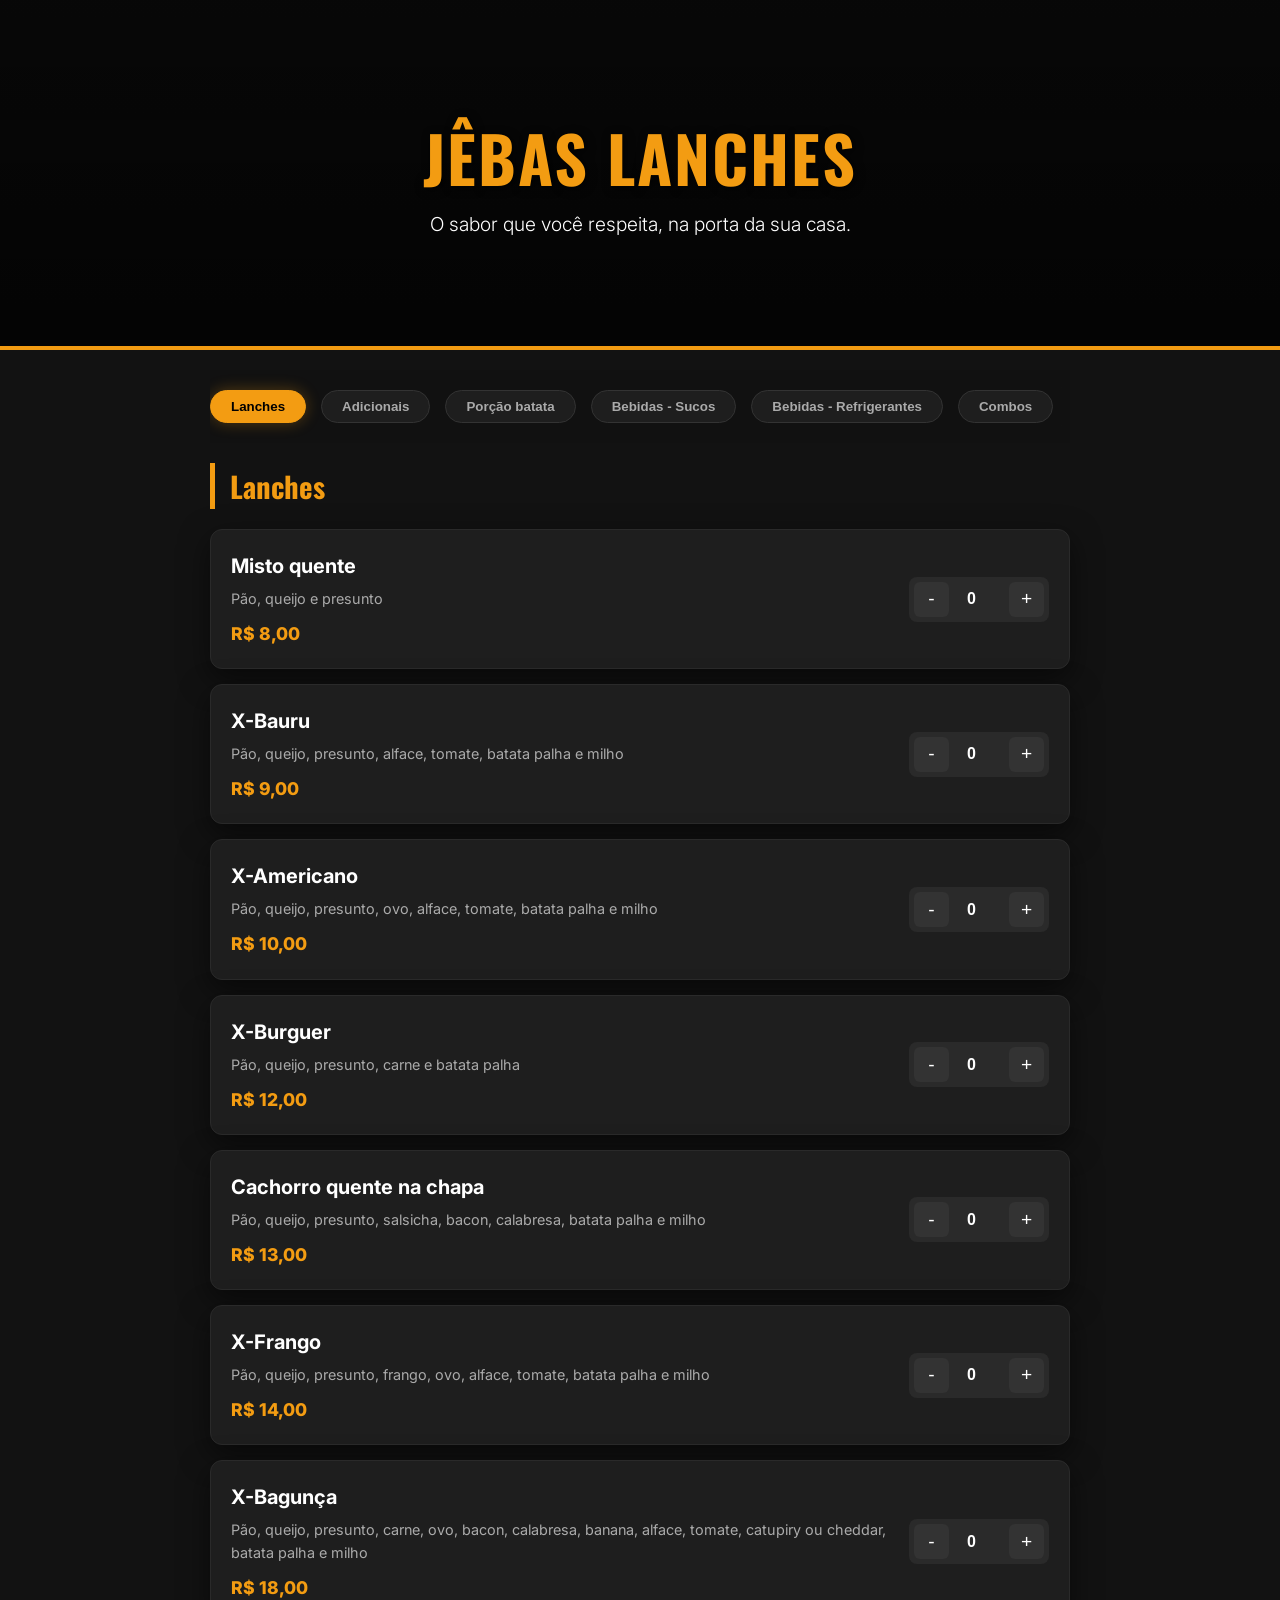
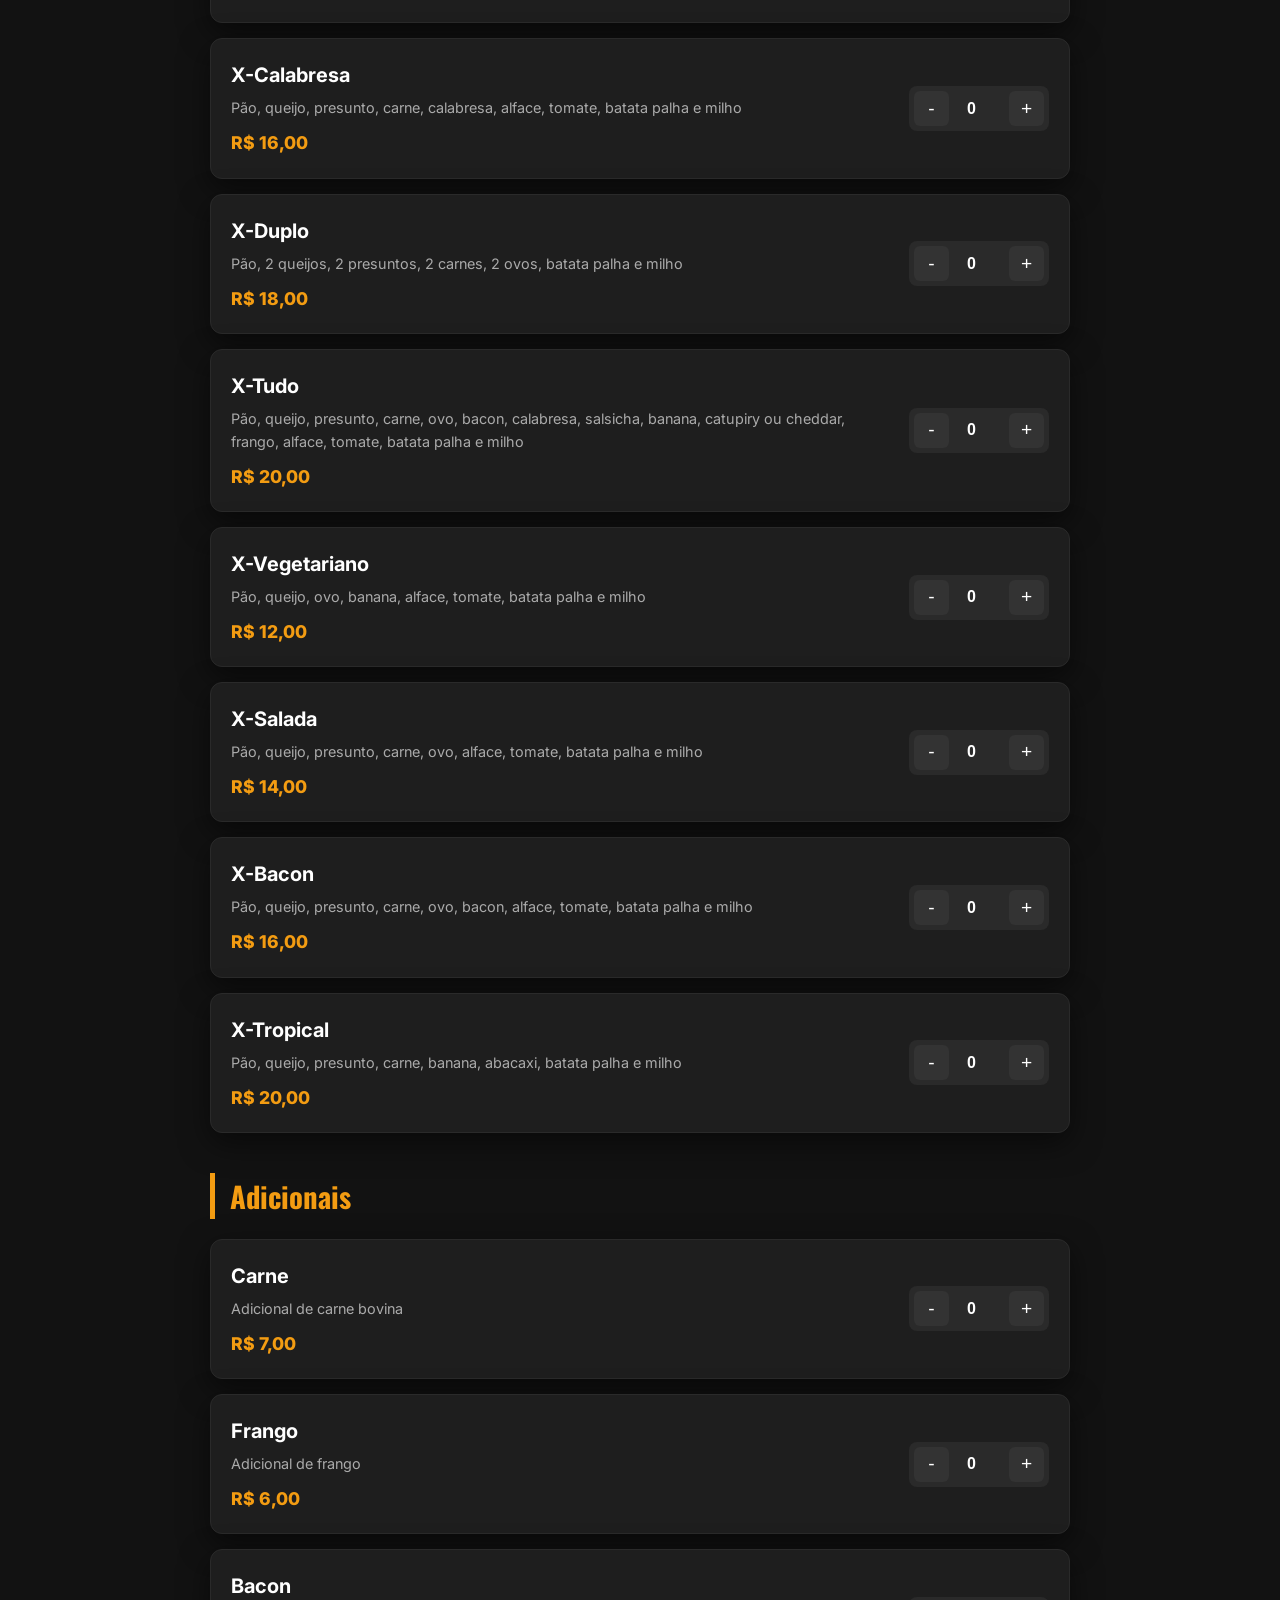
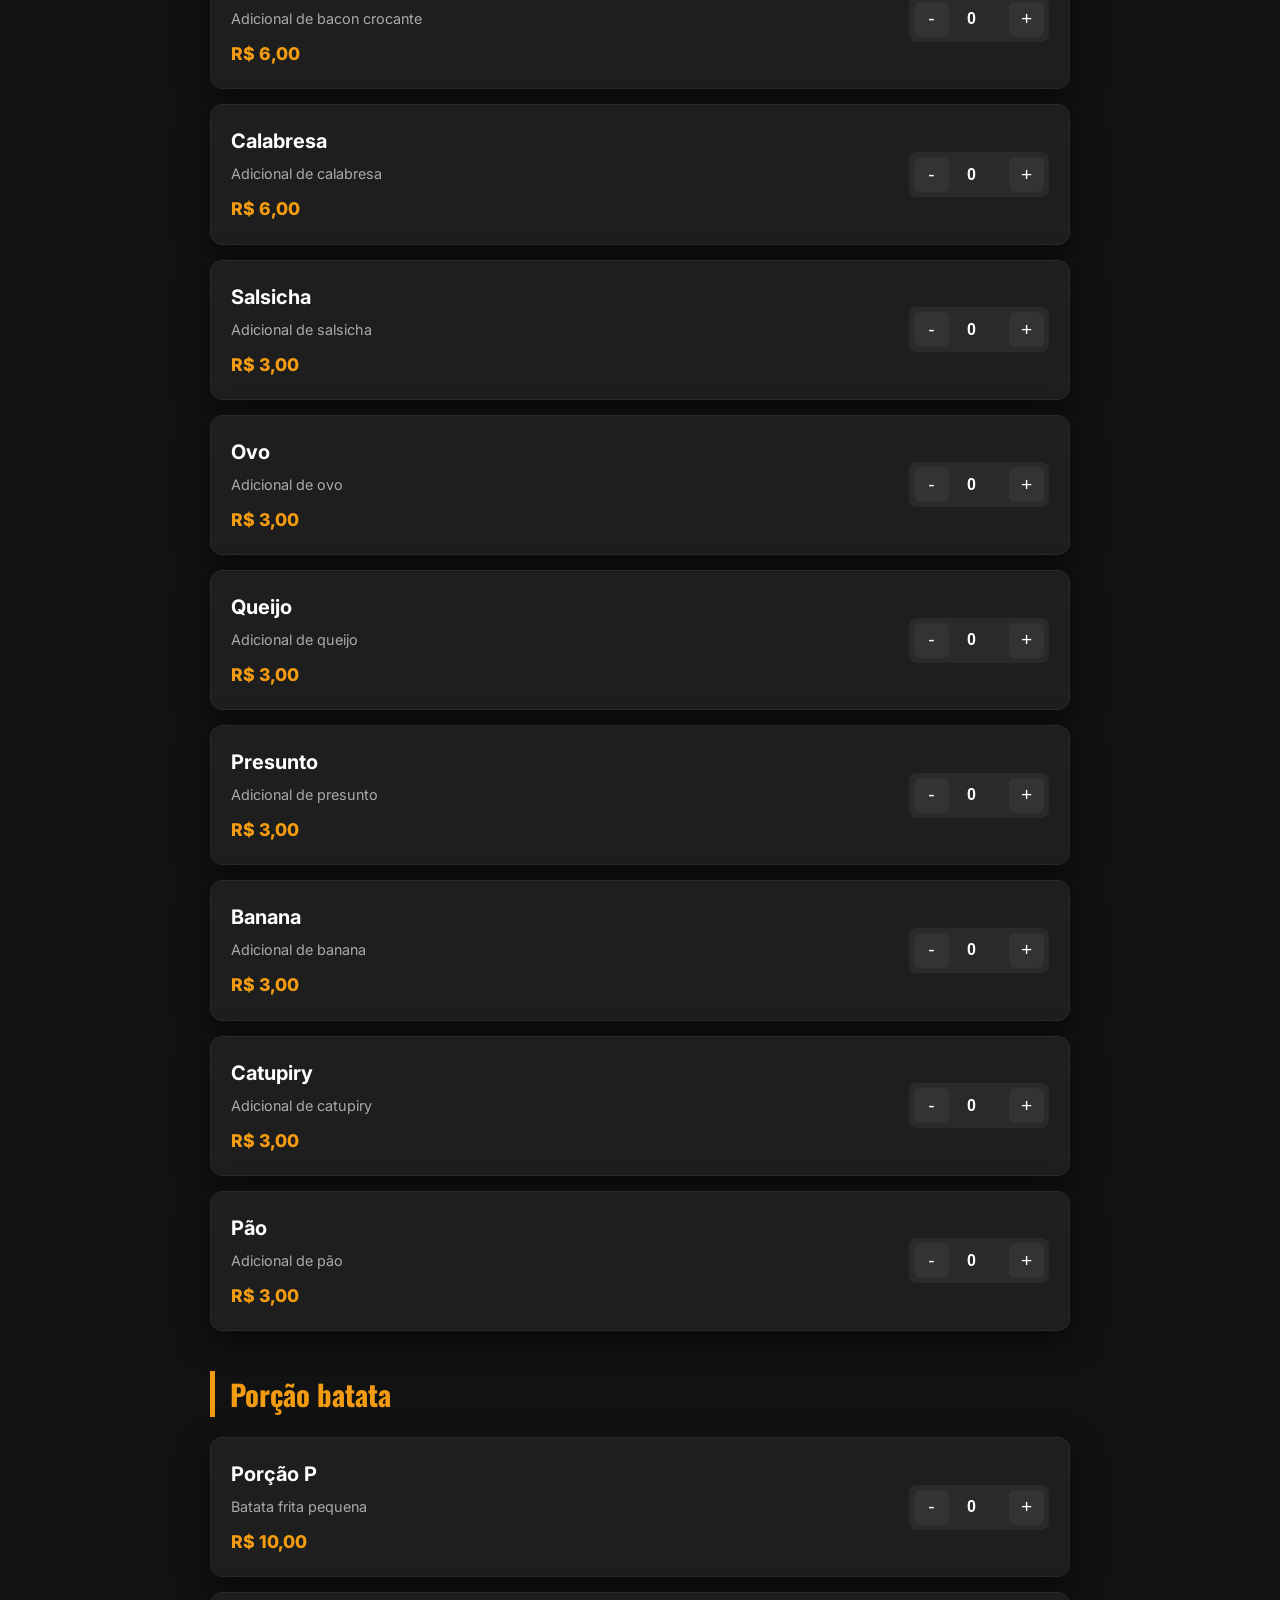
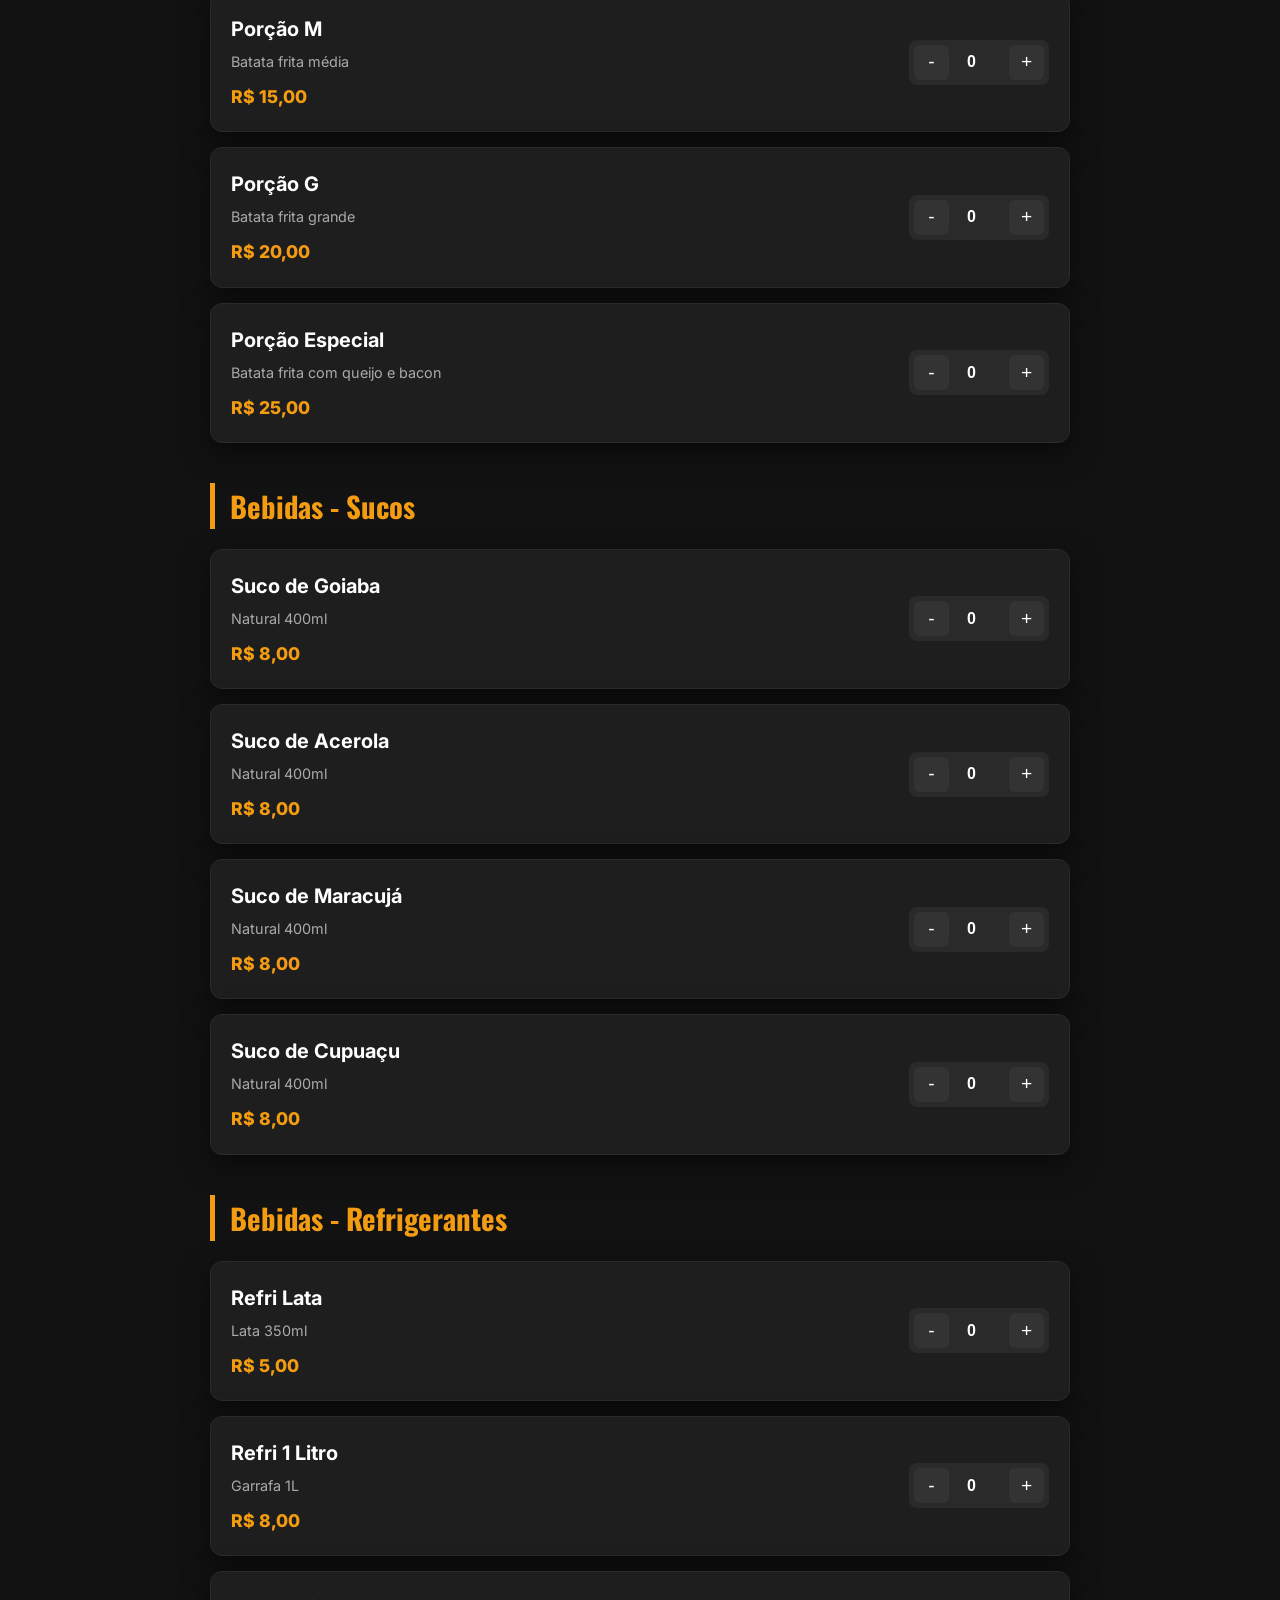
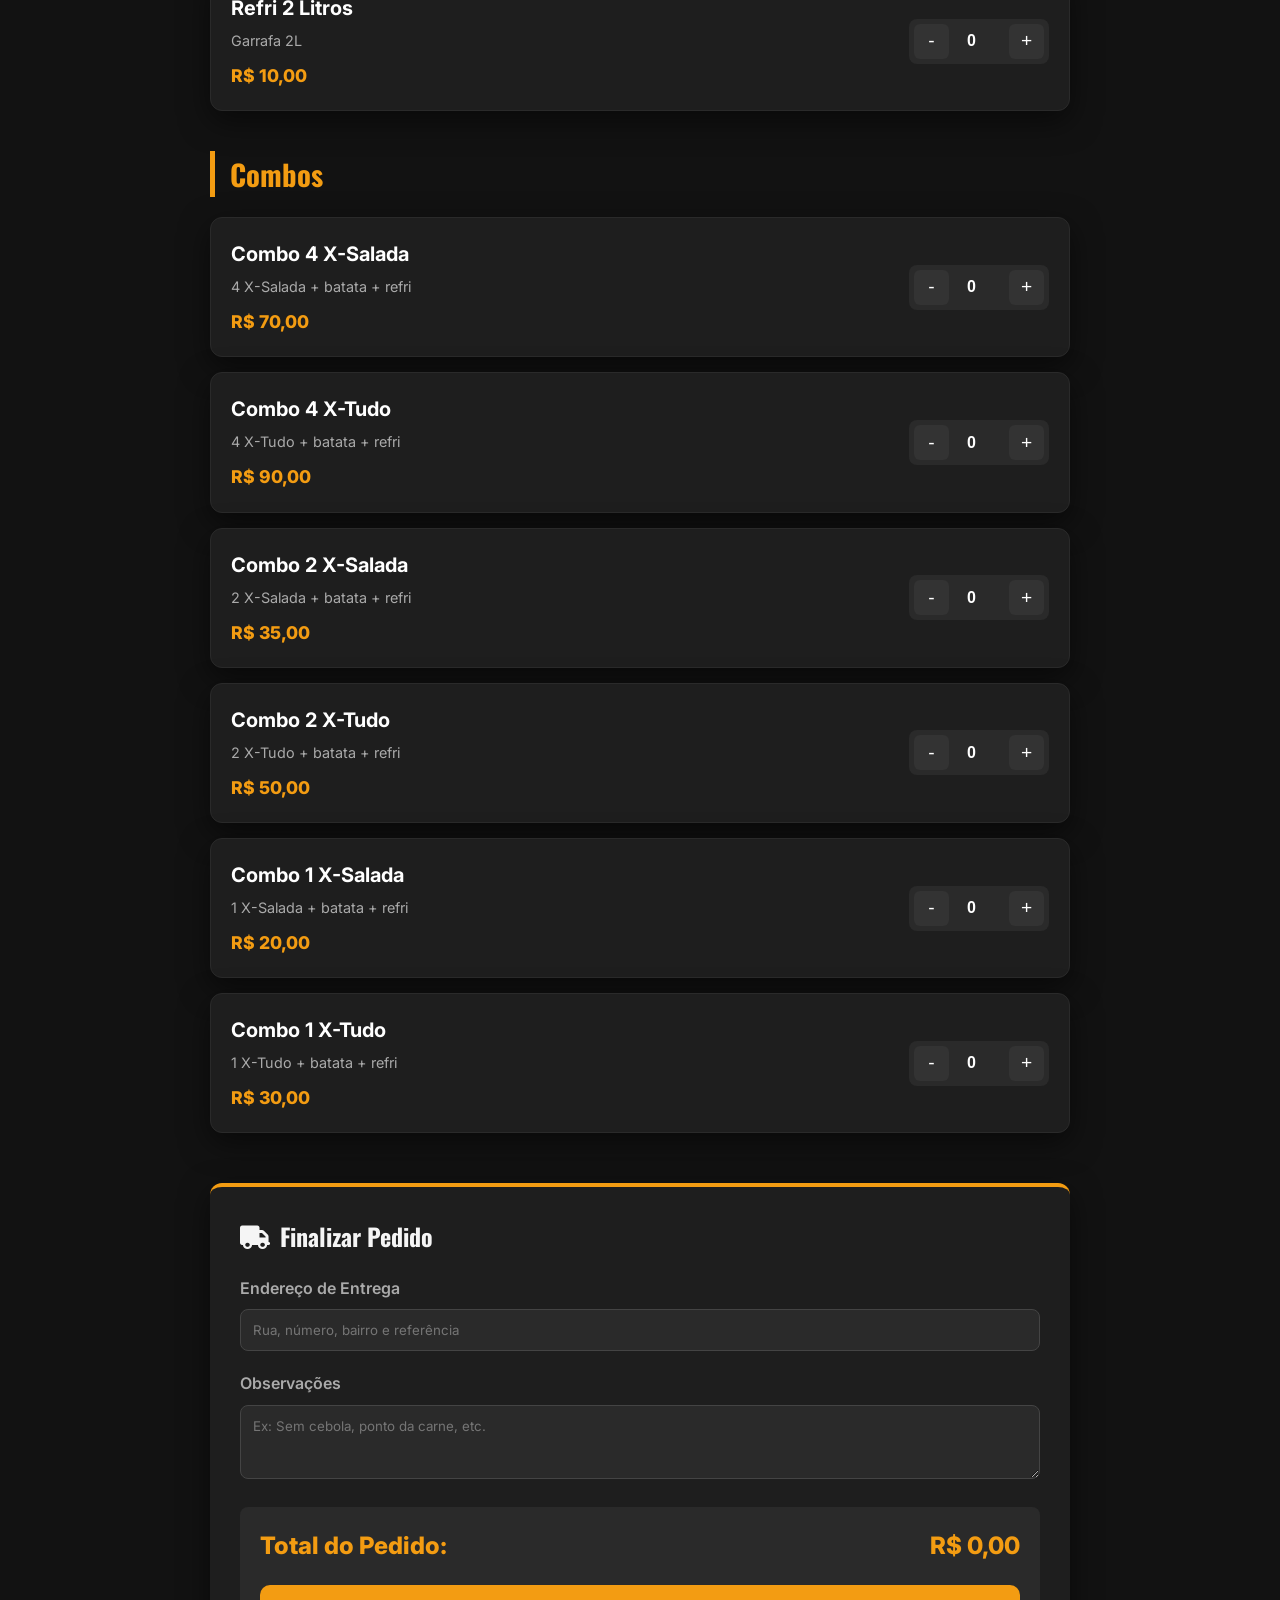
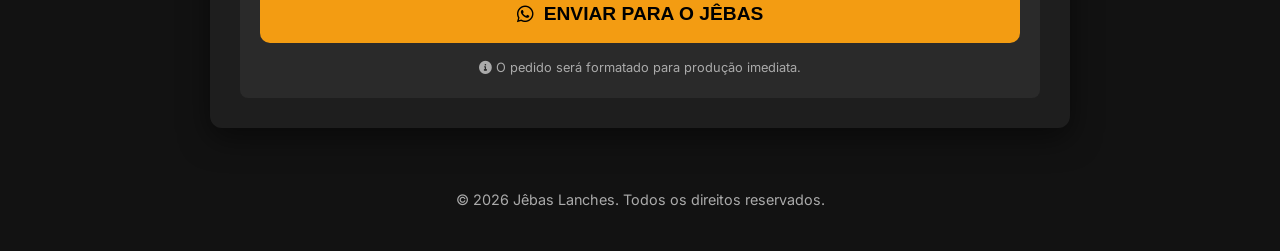
==== index.html @ c236647a "Initial commit for Jêbas Lanches Menu" ====
<!DOCTYPE html>
<html lang="pt-br">
<head>
    <meta charset="UTF-8">
    <meta name="viewport" content="width=device-width, initial-scale=1.0">
    <title>Jêbas Lanches - Menu Online</title>
    <link rel="stylesheet" href="style.css">
    <link rel="preconnect" href="https://fonts.googleapis.com">
    <link rel="preconnect" href="https://fonts.gstatic.com" crossorigin>
    <link href="https://fonts.googleapis.com/css2?family=Inter:wght@300;400;600;800&family=Oswald:wght@500;700&display=swap" rel="stylesheet">
    <link rel="stylesheet" href="https://cdnjs.cloudflare.com/ajax/libs/font-awesome/6.0.0/css/all.min.css">
</head>
<body>
    <header class="hero" style="background-image: linear-gradient(rgba(0,0,0,0.6), rgba(0,0,0,0.8)), url('jebas_lanches_hero_1776474119616.png');">
        <div class="header-content">
            <h1>JÊBAS LANCHES</h1>
            <p>O sabor que você respeita, na porta da sua casa.</p>
        </div>
    </header>

    <main class="container">
        <nav class="categories-nav" id="categories-nav">
            <!-- Categorias serão inseridas via JS -->
        </nav>

        <section id="menu-container">
            <!-- Itens do menu serão inseridos via JS -->
        </section>

        <section id="checkout-section">
            <div class="checkout-card">
                <h2><i class="fas fa-truck"></i> Finalizar Pedido</h2>
                
                <div class="form-group">
                    <label for="address">Endereço de Entrega</label>
                    <input type="text" id="address" placeholder="Rua, número, bairro e referência" required>
                </div>

                <div class="form-group">
                    <label for="observations">Observações</label>
                    <textarea id="observations" rows="3" placeholder="Ex: Sem cebola, ponto da carne, etc."></textarea>
                </div>

                <div class="cart-summary">
                    <div class="total-row">
                        <span>Total do Pedido:</span>
                        <span id="total-price">R$ 0,00</span>
                    </div>
                    <button id="btn-send" class="btn-primary">
                        <i class="fab fa-whatsapp"></i> Enviar para o Jêbas
                    </button>
                    <p class="print-note"><i class="fas fa-info-circle"></i> O pedido será formatado para produção imediata.</p>
                </div>
            </div>
        </section>
    </main>

    <footer class="footer">
        <p>&copy; 2026 Jêbas Lanches. Todos os direitos reservados.</p>
    </footer>

    <!-- Floating Cart Bar for Mobile -->
    <div id="mobile-cart-bar" class="mobile-cart-bar hidden">
        <div class="cart-info">
            <span id="mobile-cart-count">0 itens</span>
            <span id="mobile-cart-total">R$ 0,00</span>
        </div>
        <button onclick="document.getElementById('checkout-section').scrollIntoView({behavior: 'smooth'})">Ver Pedido</button>
    </div>

    <script src="script.js"></script>
</body>
</html>
---- style.css ----
:root {
    --primary: #f39c12;
    --primary-dark: #e67e22;
    --bg-dark: #121212;
    --bg-card: #1e1e1e;
    --text-light: #f5f5f5;
    --text-muted: #aaaaaa;
    --accent: #27ae60;
    --shadow: 0 10px 30px rgba(0,0,0,0.5);
    --border-radius: 12px;
}

* {
    margin: 0;
    padding: 0;
    box-sizing: border-box;
}

body {
    font-family: 'Inter', sans-serif;
    background-color: var(--bg-dark);
    color: var(--text-light);
    line-height: 1.6;
    overflow-x: hidden;
}

.container {
    max-width: 900px;
    margin: 0 auto;
    padding: 20px;
}

/* Hero Section */
.hero {
    height: 350px;
    background-size: cover;
    background-position: center;
    display: flex;
    align-items: center;
    justify-content: center;
    text-align: center;
    position: relative;
    border-bottom: 4px solid var(--primary);
}

.header-content h1 {
    font-family: 'Oswald', sans-serif;
    font-size: 4rem;
    color: var(--primary);
    text-shadow: 2px 2px 10px rgba(0,0,0,0.8);
    letter-spacing: 2px;
}

.header-content p {
    font-size: 1.2rem;
    font-weight: 300;
    color: white;
}

/* Category Nav */
.categories-nav {
    display: flex;
    overflow-x: auto;
    gap: 15px;
    padding: 20px 0;
    margin-bottom: 20px;
    scrollbar-width: none;
    position: sticky;
    top: 0;
    background: rgba(18, 18, 18, 0.95);
    z-index: 100;
    backdrop-filter: blur(10px);
}

.categories-nav::-webkit-scrollbar {
    display: none;
}

.category-btn {
    background: var(--bg-card);
    border: 1px solid #333;
    padding: 8px 20px;
    border-radius: 25px;
    color: var(--text-muted);
    cursor: pointer;
    white-space: nowrap;
    transition: all 0.3s ease;
    font-weight: 600;
}

.category-btn.active {
    background: var(--primary);
    color: #000;
    border-color: var(--primary);
    box-shadow: 0 0 15px rgba(243, 156, 18, 0.3);
}

/* Menu Items */
.category-section {
    margin-bottom: 40px;
}

.category-title {
    font-family: 'Oswald', sans-serif;
    font-size: 1.8rem;
    margin-bottom: 20px;
    color: var(--primary);
    border-left: 5px solid var(--primary);
    padding-left: 15px;
}

.menu-item {
    background: var(--bg-card);
    border-radius: var(--border-radius);
    padding: 20px;
    margin-bottom: 15px;
    display: flex;
    justify-content: space-between;
    align-items: center;
    box-shadow: var(--shadow);
    transition: transform 0.2s;
    border: 1px solid #2a2a2a;
}

.menu-item:hover {
    transform: translateY(-3px);
    border-color: #444;
}

.item-info {
    flex: 1;
    padding-right: 20px;
}

.item-info h3 {
    font-size: 1.25rem;
    margin-bottom: 5px;
    color: #fff;
}

.item-info .description {
    font-size: 0.9rem;
    color: var(--text-muted);
    margin-bottom: 10px;
}

.item-info .price {
    font-weight: 800;
    color: var(--primary);
    font-size: 1.1rem;
}

.item-controls {
    display: flex;
    align-items: center;
    gap: 10px;
    background: #2a2a2a;
    padding: 5px;
    border-radius: 8px;
}

.item-controls button {
    width: 35px;
    height: 35px;
    border-radius: 6px;
    border: none;
    background: #333;
    color: white;
    cursor: pointer;
    font-size: 1.2rem;
    display: flex;
    align-items: center;
    justify-content: center;
    transition: background 0.2s;
}

.item-controls button:hover {
    background: var(--primary);
    color: #000;
}

.item-controls input {
    width: 40px;
    background: transparent;
    border: none;
    color: white;
    text-align: center;
    font-weight: 700;
    font-size: 1rem;
}

/* Checkout Section */
.checkout-card {
    background: var(--bg-card);
    border-radius: var(--border-radius);
    padding: 30px;
    margin-top: 50px;
    border-top: 4px solid var(--primary);
    box-shadow: var(--shadow);
}

.checkout-card h2 {
    font-family: 'Oswald', sans-serif;
    margin-bottom: 20px;
    display: flex;
    align-items: center;
    gap: 10px;
}

.form-group {
    margin-bottom: 20px;
}

.form-group label {
    display: block;
    margin-bottom: 8px;
    font-weight: 600;
    color: var(--text-muted);
}

.form-group input, .form-group textarea {
    width: 100%;
    background: #2a2a2a;
    border: 1px solid #444;
    border-radius: 8px;
    padding: 12px;
    color: white;
    font-family: inherit;
    transition: border-color 0.3s;
}

.form-group input:focus, .form-group textarea:focus {
    outline: none;
    border-color: var(--primary);
}

.cart-summary {
    background: #2a2a2a;
    padding: 20px;
    border-radius: 8px;
    margin-top: 20px;
}

.total-row {
    display: flex;
    justify-content: space-between;
    font-size: 1.5rem;
    font-weight: 800;
    margin-bottom: 20px;
    color: var(--primary);
}

.btn-primary {
    width: 100%;
    background: var(--primary);
    color: black;
    border: none;
    padding: 18px;
    border-radius: 10px;
    font-size: 1.2rem;
    font-weight: 800;
    cursor: pointer;
    transition: all 0.3s;
    text-transform: uppercase;
    display: flex;
    align-items: center;
    justify-content: center;
    gap: 10px;
}

.btn-primary:hover {
    background: var(--primary-dark);
    transform: scale(1.02);
}

.print-note {
    font-size: 0.8rem;
    color: var(--text-muted);
    text-align: center;
    margin-top: 15px;
}

/* Footer */
.footer {
    text-align: center;
    padding: 40px;
    color: var(--text-muted);
    font-size: 0.9rem;
}

/* Mobile Bar */
.mobile-cart-bar {
    position: fixed;
    bottom: 0;
    left: 0;
    right: 0;
    background: var(--primary);
    color: black;
    padding: 15px 20px;
    display: flex;
    justify-content: space-between;
    align-items: center;
    z-index: 1000;
    box-shadow: 0 -5px 20px rgba(0,0,0,0.5);
}

.mobile-cart-bar.hidden {
    display: none;
}

.cart-info {
    display: flex;
    flex-direction: column;
}

.cart-info #mobile-cart-count {
    font-size: 0.8rem;
    font-weight: 600;
}

.cart-info #mobile-cart-total {
    font-size: 1.2rem;
    font-weight: 800;
}

.mobile-cart-bar button {
    background: black;
    color: white;
    border: none;
    padding: 10px 20px;
    border-radius: 20px;
    font-weight: 700;
}

/* Responsividade */
@media (max-width: 600px) {
    .header-content h1 {
        font-size: 2.5rem;
    }
    
    .menu-item {
        flex-direction: column;
        align-items: flex-start;
    }
    
    .item-controls {
        width: 100%;
        justify-content: center;
        margin-top: 15px;
    }
    
    .hero {
        height: 250px;
    }
}
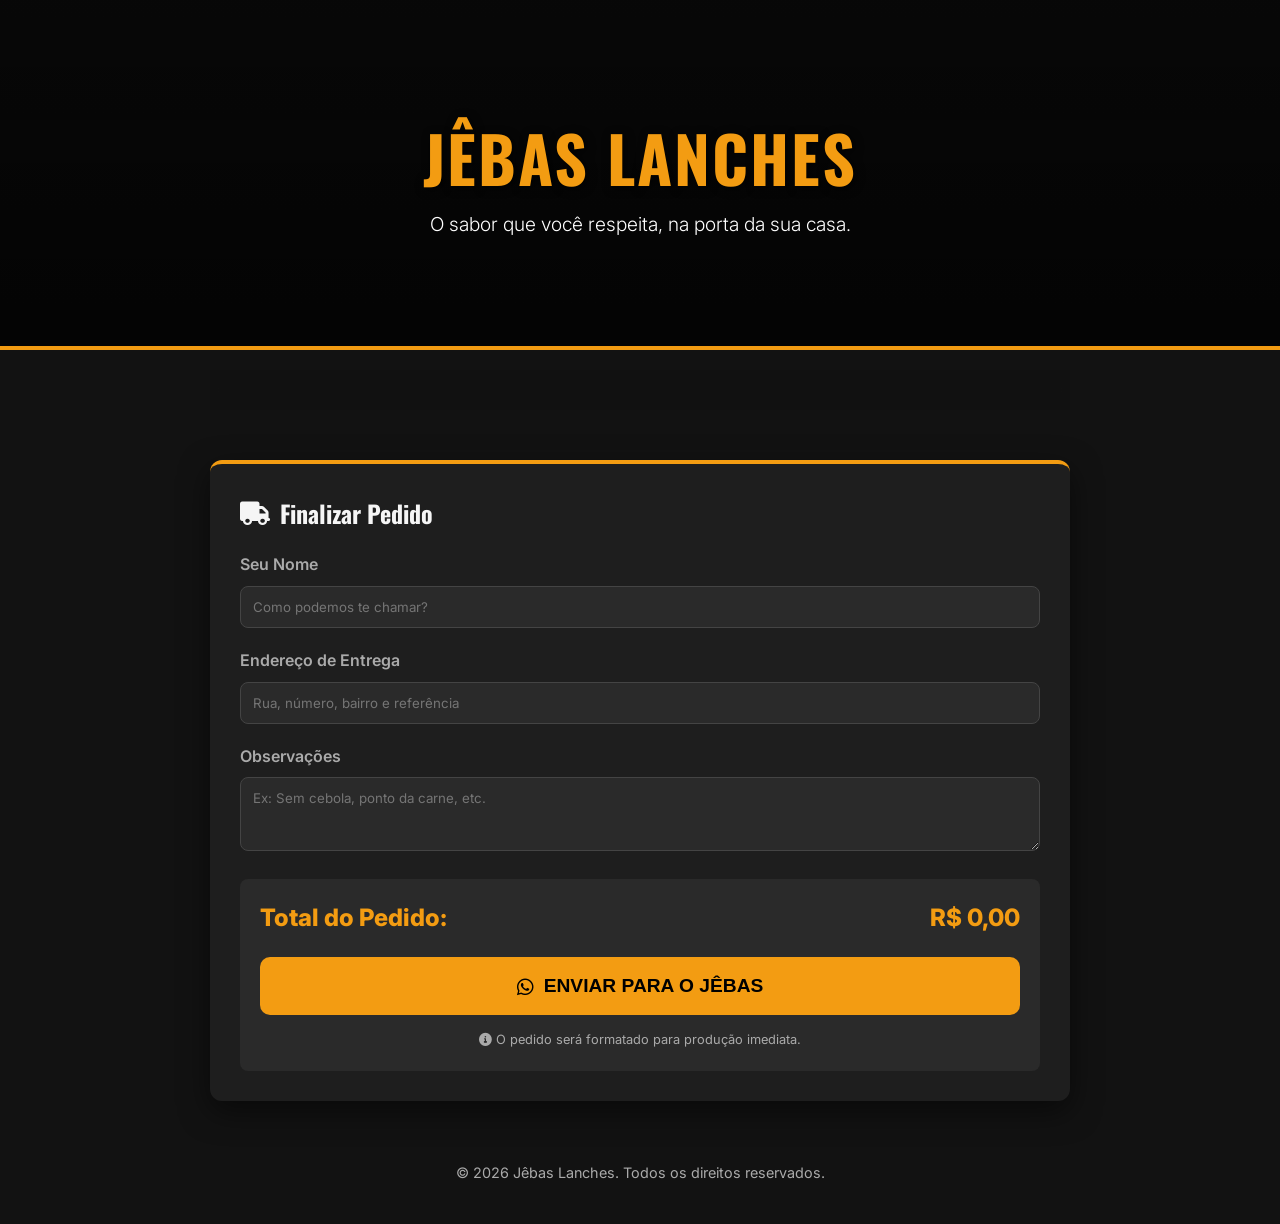
==== commit d63d4480: "Add client name field to order form" ====
--- a/index.html
+++ b/index.html
@@ -31,6 +31,11 @@
             <div class="checkout-card">
                 <h2><i class="fas fa-truck"></i> Finalizar Pedido</h2>
                 
+                <div class="form-group">
+                    <label for="client-name">Seu Nome</label>
+                    <input type="text" id="client-name" placeholder="Como podemos te chamar?" required>
+                </div>
+
                 <div class="form-group">
                     <label for="address">Endereço de Entrega</label>
                     <input type="text" id="address" placeholder="Rua, número, bairro e referência" required>
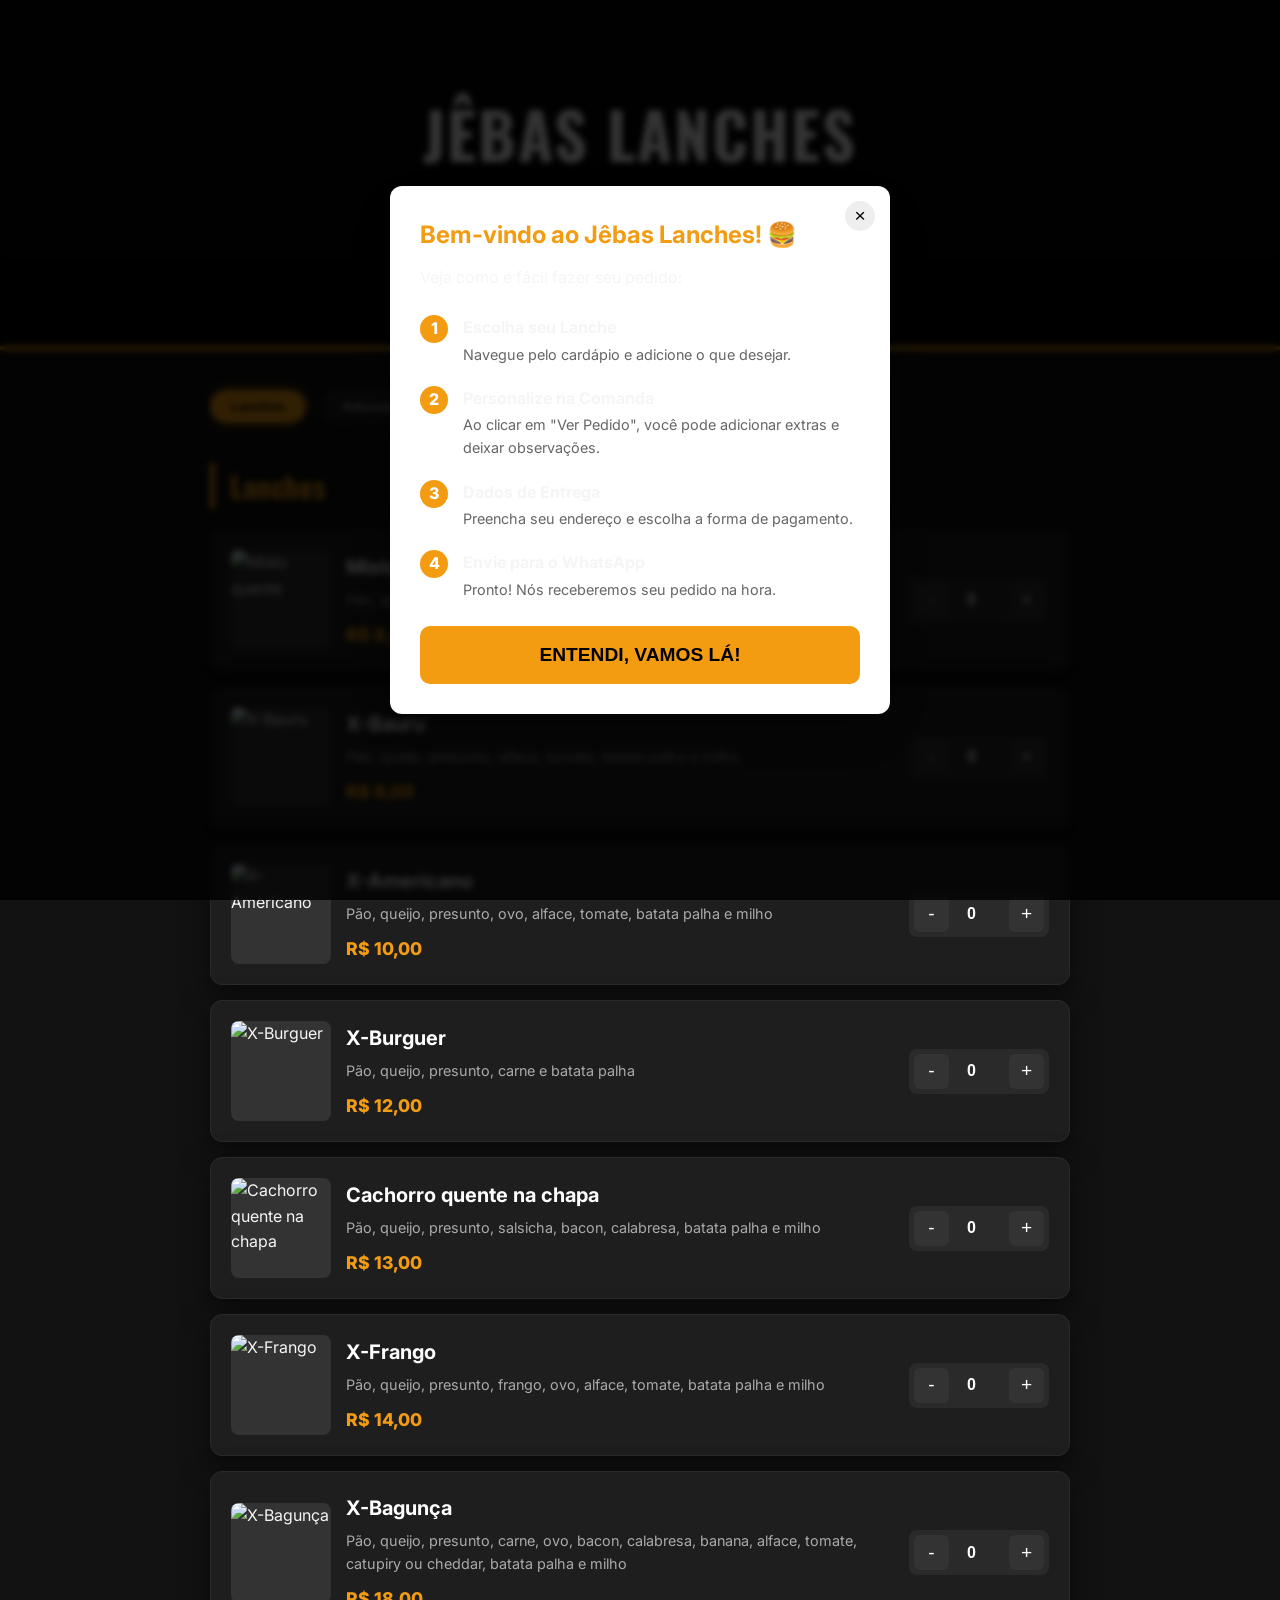
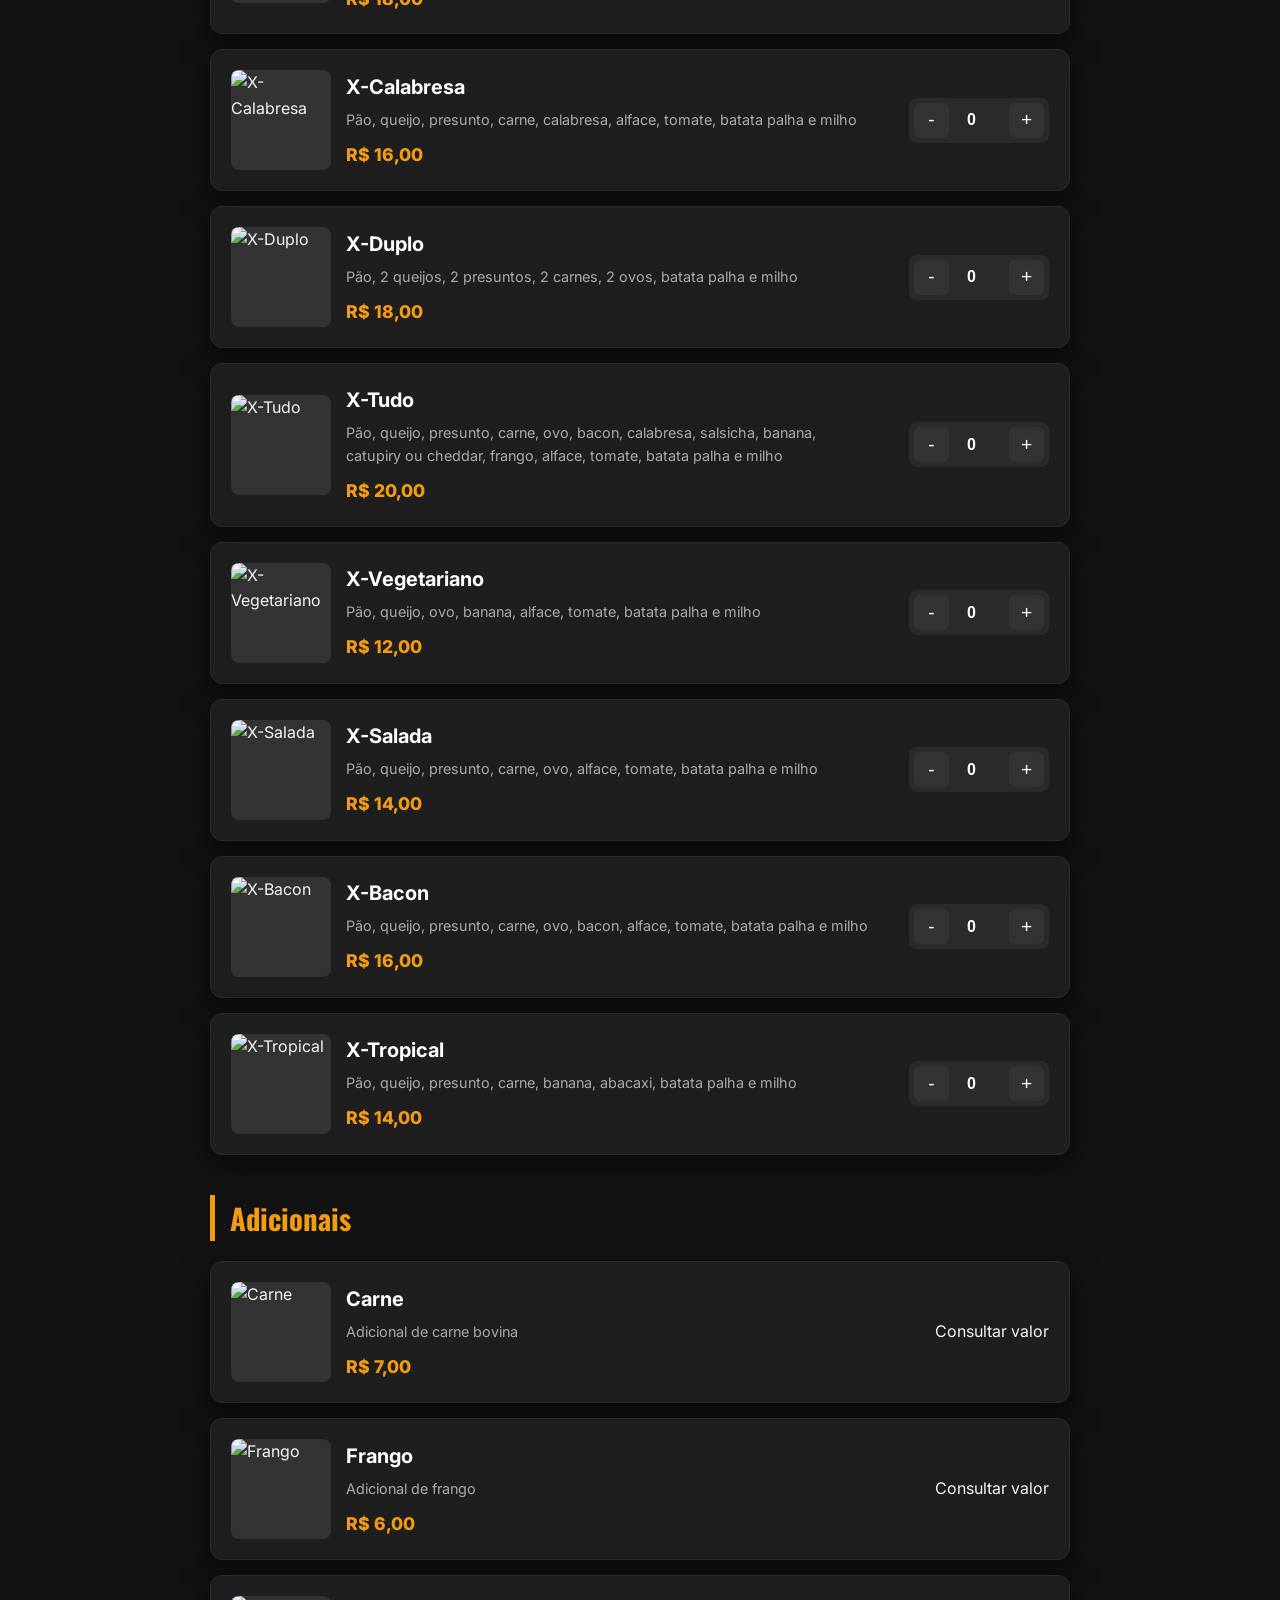
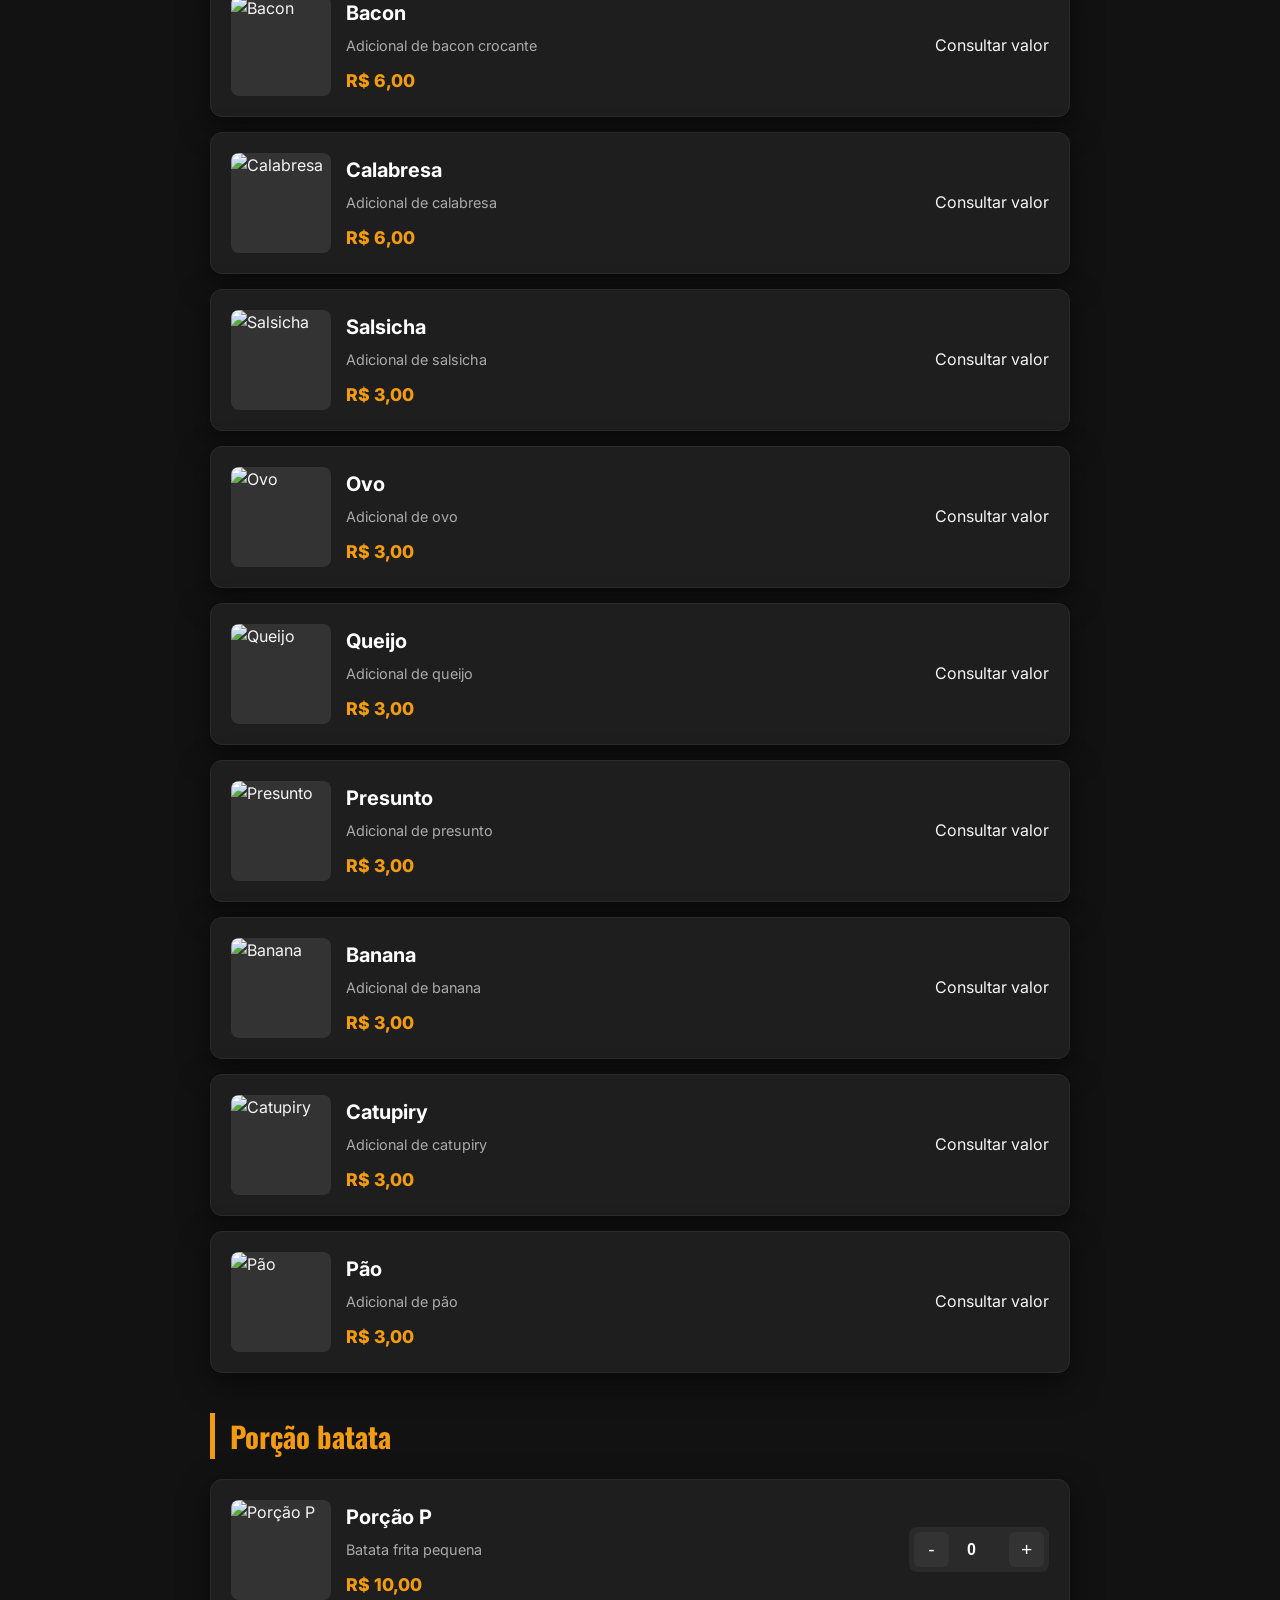
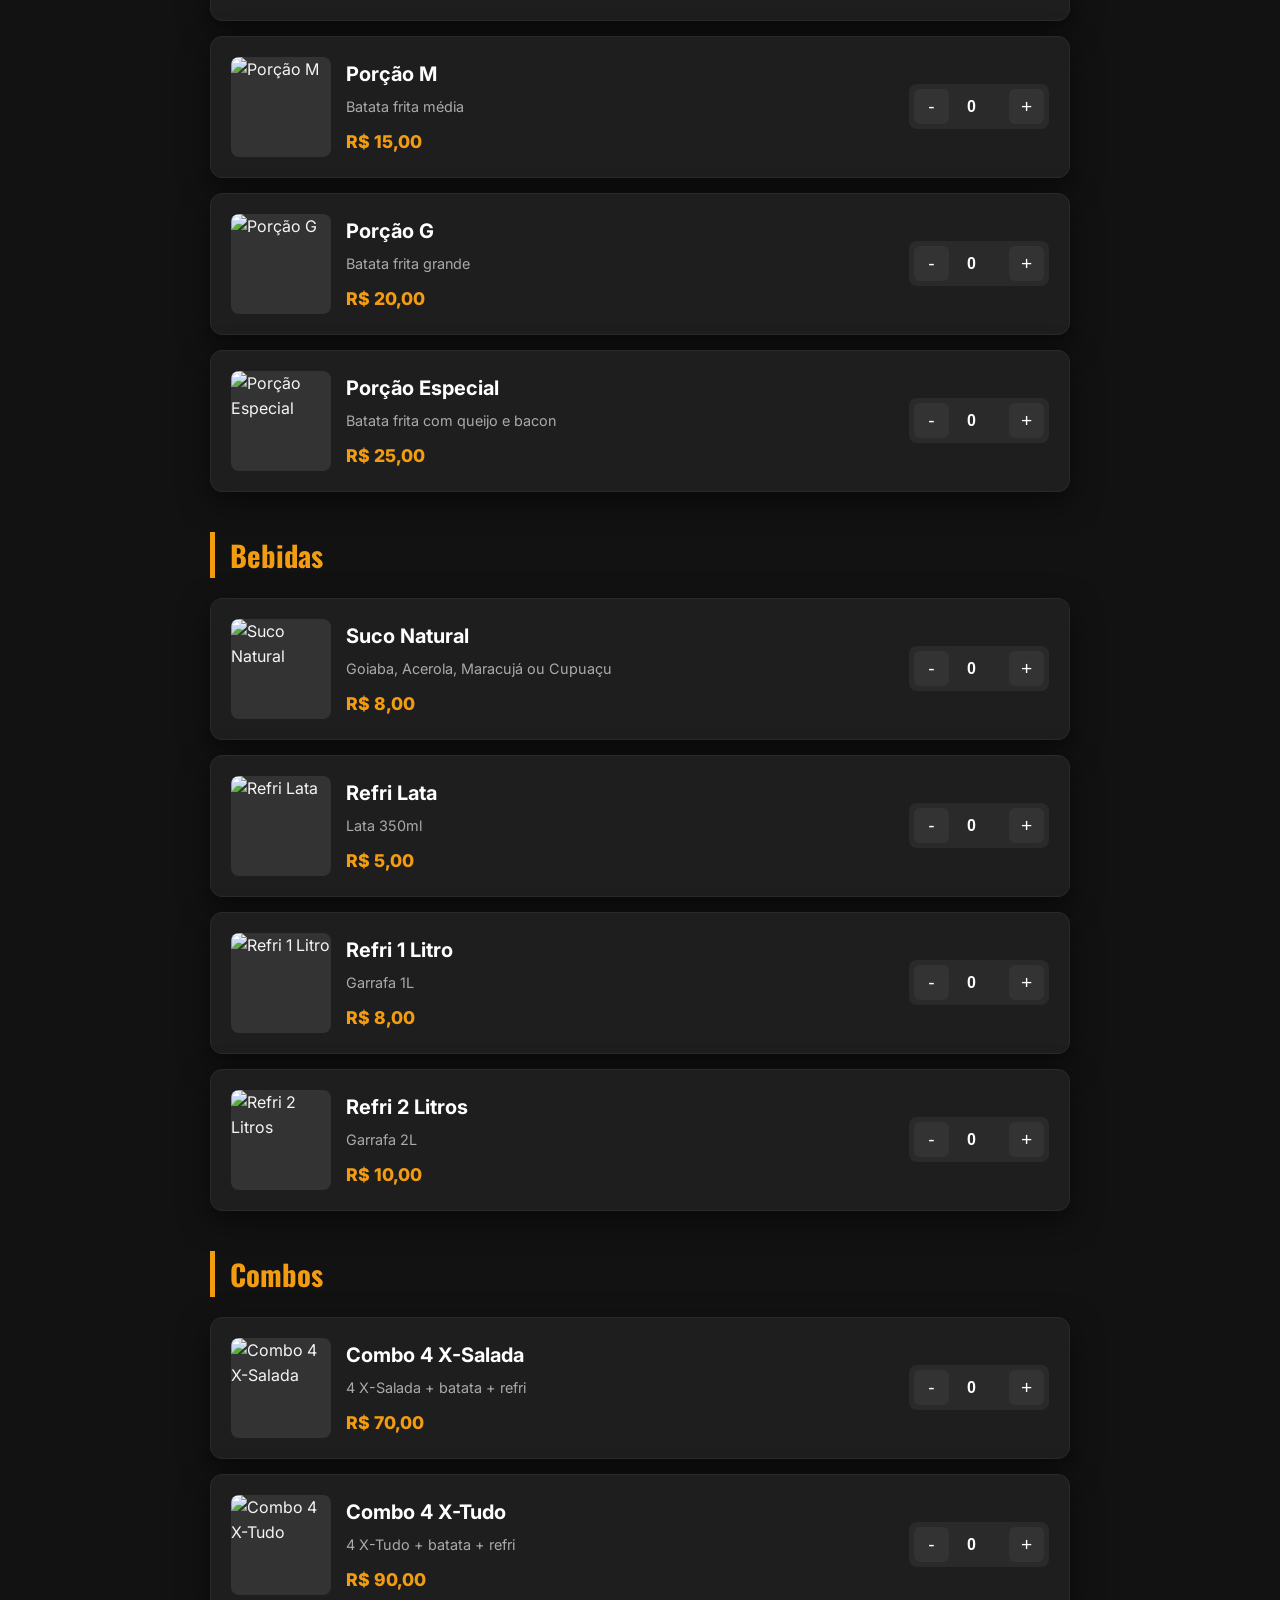
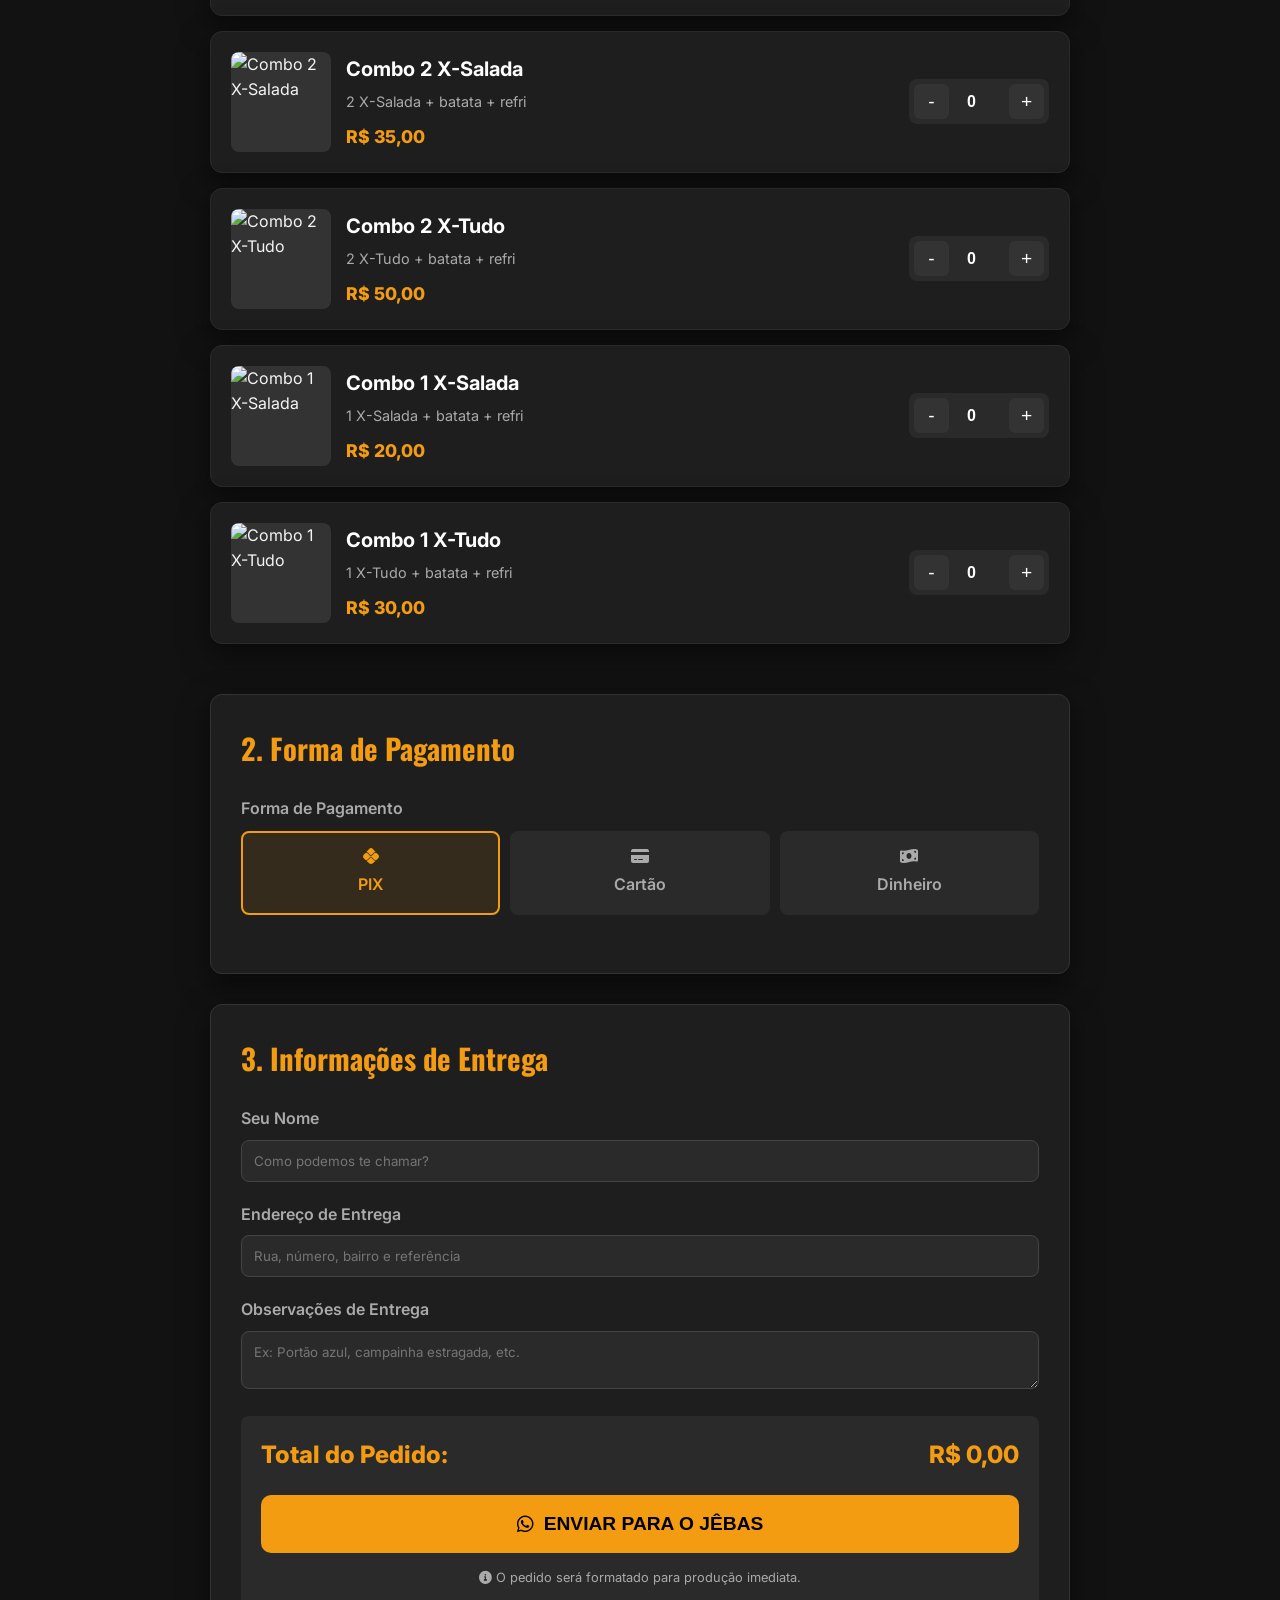
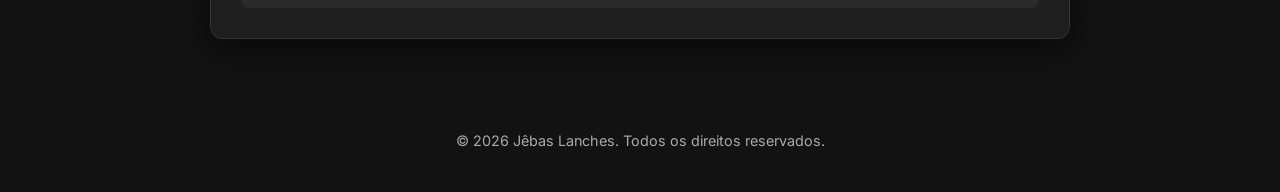
==== commit a146ea6d: "feat: reorganização das seções de checkout (Pagamento e Entrega) e adição da versão Premium" ====
--- a/index.html
+++ b/index.html
@@ -15,6 +15,9 @@
         <div class="header-content">
             <h1>JÊBAS LANCHES</h1>
             <p>O sabor que você respeita, na porta da sua casa.</p>
+            <button id="btn-help" class="btn-help" title="Como fazer meu pedido?">
+                <i class="fas fa-question-circle"></i> Como pedir?
+            </button>
         </div>
     </header>
 
@@ -27,9 +30,72 @@
             <!-- Itens do menu serão inseridos via JS -->
         </section>
 
+        <section id="comanda-section" class="comanda-container hidden">
+            <h2 class="section-title"><i class="fas fa-clipboard-list"></i> Sua Comanda</h2>
+            <div id="comanda-items">
+                <!-- Itens personalizáveis serão inseridos aqui via JS -->
+            </div>
+        </section>
+
         <section id="checkout-section">
             <div class="checkout-card">
-                <h2><i class="fas fa-truck"></i> Finalizar Pedido</h2>
+                <h2>2. Forma de Pagamento</h2>
+                
+
+                <div class="form-group">
+                    <label>Forma de Pagamento</label>
+                    <div class="payment-methods">
+                        <label class="payment-option">
+                            <input type="radio" name="payment" value="pix" checked>
+                            <span><i class="fab fa-pix"></i> PIX</span>
+                        </label>
+                        <label class="payment-option">
+                            <input type="radio" name="payment" value="card">
+                            <span><i class="fas fa-credit-card"></i> Cartão</span>
+                        </label>
+                        <label class="payment-option">
+                            <input type="radio" name="payment" value="cash">
+                            <span><i class="fas fa-money-bill-wave"></i> Dinheiro</span>
+                        </label>
+                    </div>
+                </div>
+
+                <!-- Detalhes do Dinheiro -->
+                <div id="change-container" class="change-container hidden">
+                    <label for="change">Troco para quanto?</label>
+                    <input type="number" id="change" placeholder="Ex: 50.00">
+                </div>
+
+                <!-- Detalhes do Cartão -->
+                <div id="card-container" class="payment-details-container hidden">
+                    <label>Tipo de Cartão:</label>
+                    <div class="radio-group">
+                        <label class="radio-label">
+                            <input type="radio" name="card-type" value="Crédito" checked> Crédito
+                        </label>
+                        <label class="radio-label">
+                            <input type="radio" name="card-type" value="Débito"> Débito
+                        </label>
+                    </div>
+                </div>
+
+                <!-- Detalhes do PIX -->
+                <div id="pix-container" class="payment-details-container hidden">
+                    <div class="pix-info">
+                        <p><strong>Chave PIX:</strong> <span id="pix-key-display">jebas.burguer@contato.com</span></p>
+                        <div class="pix-qr-area">
+                            <img id="pix-qr-code" src="" alt="QR Code PIX">
+                        </div>
+                        <div class="pix-copy-area">
+                            <input type="text" id="pix-copy-paste" readonly>
+                            <button type="button" onclick="copyPixCode()" id="btn-copy-pix">Copiar Código</button>
+                        </div>
+                    </div>
+                </div>
+            </div>
+
+            <div class="checkout-card" style="margin-top: 30px;">
+                <h2>3. Informações de Entrega</h2>
                 
                 <div class="form-group">
                     <label for="client-name">Seu Nome</label>
@@ -42,8 +108,8 @@
                 </div>
 
                 <div class="form-group">
-                    <label for="observations">Observações</label>
-                    <textarea id="observations" rows="3" placeholder="Ex: Sem cebola, ponto da carne, etc."></textarea>
+                    <label for="observations">Observações de Entrega</label>
+                    <textarea id="observations" rows="2" placeholder="Ex: Portão azul, campainha estragada, etc."></textarea>
                 </div>
 
                 <div class="cart-summary">
@@ -70,7 +136,49 @@
             <span id="mobile-cart-count">0 itens</span>
             <span id="mobile-cart-total">R$ 0,00</span>
         </div>
-        <button onclick="document.getElementById('checkout-section').scrollIntoView({behavior: 'smooth'})">Ver Pedido</button>
+        <button onclick="document.getElementById('comanda-section').scrollIntoView({behavior: 'smooth'})">Ver Pedido</button>
+    </div>
+
+    <!-- Modal Guia de Pedido -->
+    <div id="guide-modal" class="modal-overlay hidden">
+        <div class="modal-content">
+            <button class="modal-close" onclick="closeGuide()">&times;</button>
+            <h2 class="guide-title">Bem-vindo ao Jêbas Lanches! 🍔</h2>
+            <p>Veja como é fácil fazer seu pedido:</p>
+            
+            <div class="guide-steps">
+                <div class="step">
+                    <div class="step-number">1</div>
+                    <div class="step-info">
+                        <h3>Escolha seu Lanche</h3>
+                        <p>Navegue pelo cardápio e adicione o que desejar.</p>
+                    </div>
+                </div>
+                <div class="step">
+                    <div class="step-number">2</div>
+                    <div class="step-info">
+                        <h3>Personalize na Comanda</h3>
+                        <p>Ao clicar em "Ver Pedido", você pode adicionar extras e deixar observações.</p>
+                    </div>
+                </div>
+                <div class="step">
+                    <div class="step-number">3</div>
+                    <div class="step-info">
+                        <h3>Dados de Entrega</h3>
+                        <p>Preencha seu endereço e escolha a forma de pagamento.</p>
+                    </div>
+                </div>
+                <div class="step">
+                    <div class="step-number">4</div>
+                    <div class="step-info">
+                        <h3>Envie para o WhatsApp</h3>
+                        <p>Pronto! Nós receberemos seu pedido na hora.</p>
+                    </div>
+                </div>
+            </div>
+            
+            <button class="btn-primary" onclick="closeGuide()">Entendi, vamos lá!</button>
+        </div>
     </div>
 
     <script src="script.js"></script>
--- a/style.css
+++ b/style.css
@@ -46,8 +46,31 @@
 .header-content h1 {
     font-family: 'Oswald', sans-serif;
     font-size: 4rem;
-    color: var(--primary);
-    text-shadow: 2px 2px 10px rgba(0,0,0,0.8);
+    color: white;
+    text-shadow: 2px 2px 4px rgba(0,0,0,0.5);
+    z-index: 1;
+}
+
+.btn-help {
+    background: rgba(255, 255, 255, 0.2);
+    border: 1px solid white;
+    color: white;
+    padding: 8px 16px;
+    border-radius: 20px;
+    font-size: 0.9rem;
+    font-weight: 600;
+    cursor: pointer;
+    backdrop-filter: blur(5px);
+    transition: all 0.3s;
+    margin-top: 15px;
+}
+
+.btn-help:hover {
+    background: white;
+    color: var(--primary);
+}
+
+.header-content h1 {
     letter-spacing: 2px;
 }
 
@@ -120,6 +143,22 @@
     box-shadow: var(--shadow);
     transition: transform 0.2s;
     border: 1px solid #2a2a2a;
+    gap: 15px;
+}
+
+.item-img {
+    width: 100px;
+    height: 100px;
+    background-color: #333;
+    border-radius: 8px;
+    overflow: hidden;
+    flex-shrink: 0;
+}
+
+.item-img img {
+    width: 100%;
+    height: 100%;
+    object-fit: cover;
 }
 
 .menu-item:hover {
@@ -142,6 +181,28 @@
     font-size: 0.9rem;
     color: var(--text-muted);
     margin-bottom: 10px;
+}
+
+.price-breakdown {
+    font-size: 0.85rem;
+    color: #666;
+    font-weight: 400;
+}
+
+.addons-plus {
+    color: var(--secondary);
+    font-weight: 600;
+    margin-left: 5px;
+}
+
+[data-theme="dark"] .price-breakdown {
+    color: #aaa;
+}
+
+.item-subtotal {
+    font-weight: 800;
+    font-size: 1.2rem;
+    color: var(--primary);
 }
 
 .item-info .price {
@@ -280,6 +341,277 @@
     margin-top: 15px;
 }
 
+/* Modal Guide */
+.modal-overlay {
+    position: fixed;
+    top: 0;
+    left: 0;
+    width: 100%;
+    height: 100%;
+    background: rgba(0,0,0,0.8);
+    display: flex;
+    justify-content: center;
+    align-items: center;
+    z-index: 2000;
+    backdrop-filter: blur(3px);
+}
+
+.modal-content {
+    background: white;
+    width: 90%;
+    max-width: 500px;
+    padding: 30px;
+    border-radius: var(--border-radius);
+    position: relative;
+    box-shadow: 0 20px 50px rgba(0,0,0,0.3);
+    animation: modalIn 0.4s ease-out;
+}
+
+@keyframes modalIn {
+    from { transform: scale(0.8); opacity: 0; }
+    to { transform: scale(1); opacity: 1; }
+}
+
+.modal-close {
+    position: absolute;
+    top: 15px;
+    right: 15px;
+    background: #eee;
+    border: none;
+    width: 30px;
+    height: 30px;
+    border-radius: 50%;
+    font-size: 1.2rem;
+    cursor: pointer;
+}
+
+.guide-title {
+    color: var(--primary);
+    margin-bottom: 10px;
+}
+
+.guide-steps {
+    margin: 25px 0;
+}
+
+.step {
+    display: flex;
+    gap: 15px;
+    margin-bottom: 20px;
+    align-items: flex-start;
+}
+
+.step-number {
+    background: var(--primary);
+    color: white;
+    width: 28px;
+    height: 28px;
+    border-radius: 50%;
+    display: flex;
+    justify-content: center;
+    align-items: center;
+    font-weight: 800;
+    flex-shrink: 0;
+}
+
+.step-info h3 {
+    font-size: 1rem;
+    margin-bottom: 2px;
+}
+
+.step-info p {
+    font-size: 0.9rem;
+    color: #666;
+}
+
+[data-theme="dark"] .modal-content {
+    background: #1a1a1a;
+    color: white;
+}
+
+[data-theme="dark"] .step-info p {
+    color: #aaa;
+}
+
+[data-theme="dark"] .modal-close {
+    background: #333;
+    color: white;
+}
+
+/* Comanda Section */
+.section-title {
+    font-family: 'Oswald', sans-serif;
+    color: var(--primary);
+    margin: 40px 0 20px;
+    font-size: 2.2rem;
+    border-bottom: 2px solid var(--primary);
+    padding-bottom: 15px;
+    letter-spacing: 1px;
+}
+
+.checkout-card {
+    background: var(--bg-card);
+    border: 1px solid #333;
+    border-radius: var(--border-radius);
+    padding: 30px;
+    margin-bottom: 30px;
+    box-shadow: var(--shadow);
+    animation: fadeIn 0.5s ease;
+}
+
+.checkout-card h2 {
+    font-family: 'Oswald', sans-serif;
+    color: var(--primary);
+    margin-bottom: 25px;
+    font-size: 1.8rem;
+    display: flex;
+    align-items: center;
+    gap: 15px;
+}
+
+.comanda-item {
+    background: var(--bg-card);
+    border: 1px solid #333;
+    border-radius: var(--border-radius);
+    padding: 20px;
+    margin-bottom: 20px;
+}
+
+.comanda-item-header {
+    display: flex;
+    justify-content: space-between;
+    align-items: center;
+    margin-bottom: 15px;
+}
+
+.comanda-item-header h3 {
+    color: var(--primary);
+    font-size: 1.2rem;
+}
+
+.item-subtotal-display {
+    background: var(--primary);
+    color: black;
+    padding: 2px 8px;
+    border-radius: 4px;
+    font-weight: 800;
+    font-size: 0.9rem;
+    margin-left: auto;
+    margin-right: 15px;
+}
+
+.addons-selection {
+    display: grid;
+    grid-template-columns: repeat(auto-fill, minmax(140px, 1fr));
+    gap: 10px;
+    margin: 15px 0;
+    padding: 15px;
+    background: rgba(0,0,0,0.05);
+    border-radius: 8px;
+    transition: all 0.3s ease;
+    overflow: hidden;
+}
+
+.addons-selection.collapsed {
+    display: none;
+}
+
+.btn-toggle-addons {
+    background: transparent;
+    color: var(--secondary);
+    border: 1px solid var(--secondary);
+    padding: 5px 12px;
+    border-radius: 20px;
+    font-size: 0.85rem;
+    font-weight: 700;
+    cursor: pointer;
+    display: flex;
+    align-items: center;
+    gap: 5px;
+    transition: all 0.2s;
+}
+
+.btn-toggle-addons:hover {
+    background: var(--secondary);
+    color: white;
+}
+
+.addon-checkbox {
+    display: flex;
+    align-items: center;
+    gap: 8px;
+    font-size: 0.85rem;
+    cursor: pointer;
+    color: var(--text-light);
+}
+
+.addon-checkbox input {
+    margin: 0;
+}
+
+.comanda-obs {
+    width: 100%;
+    background: #121212;
+    border: 1px solid #444;
+    border-radius: 6px;
+    padding: 10px;
+    color: white;
+    font-size: 0.9rem;
+    resize: none;
+}
+
+.btn-remove-item {
+    background: #c0392b;
+    color: white;
+    border: none;
+    padding: 5px 12px;
+    border-radius: 4px;
+    cursor: pointer;
+    font-size: 0.8rem;
+}
+
+/* Payment Methods */
+.payment-methods {
+    display: flex;
+    gap: 10px;
+    margin-top: 10px;
+}
+
+.payment-option {
+    flex: 1;
+    position: relative;
+    cursor: pointer;
+}
+
+.payment-option input {
+    position: absolute;
+    opacity: 0;
+}
+
+.payment-option span {
+    display: flex;
+    flex-direction: column;
+    align-items: center;
+    gap: 8px;
+    padding: 15px 10px;
+    background: #2a2a2a;
+    border: 2px solid transparent;
+    border-radius: 8px;
+    transition: all 0.2s;
+    font-weight: 600;
+    text-align: center;
+}
+
+.payment-option input:checked + span {
+    border-color: var(--primary);
+    background: rgba(243, 156, 18, 0.1);
+    color: var(--primary);
+}
+
+.hidden {
+    display: none !important;
+}
+
 /* Footer */
 .footer {
     text-align: center;
@@ -330,6 +662,92 @@
     padding: 10px 20px;
     border-radius: 20px;
     font-weight: 700;
+}
+
+/* Detalhes de Pagamento Extra */
+.payment-details-container {
+    background: rgba(255,255,255,0.05);
+    padding: 15px;
+    border-radius: 10px;
+    margin-top: 15px;
+    border-left: 4px solid var(--primary);
+    animation: fadeIn 0.3s ease;
+}
+
+@keyframes fadeIn {
+    from { opacity: 0; transform: translateY(-10px); }
+    to { opacity: 1; transform: translateY(0); }
+}
+
+.radio-group {
+    display: flex;
+    gap: 20px;
+    margin-top: 10px;
+}
+
+.radio-label {
+    display: flex;
+    align-items: center;
+    gap: 8px;
+    cursor: pointer;
+    font-weight: 600;
+    font-size: 0.95rem;
+}
+
+.pix-info {
+    text-align: center;
+}
+
+.pix-qr-area {
+    margin: 15px 0;
+    background: white;
+    padding: 12px;
+    display: inline-block;
+    border-radius: 12px;
+}
+
+.pix-qr-area img {
+    width: 160px;
+    height: 160px;
+    display: block;
+}
+
+.pix-copy-area {
+    display: flex;
+    gap: 8px;
+    margin-top: 10px;
+}
+
+.pix-copy-area input {
+    flex: 1;
+    padding: 10px;
+    border: 1px solid #444;
+    background: #111;
+    color: #00ff00;
+    border-radius: 6px;
+    font-size: 0.8rem;
+    font-family: 'Courier New', Courier, monospace;
+}
+
+#btn-copy-pix {
+    background: #25d366;
+    color: white;
+    border: none;
+    padding: 0 15px;
+    border-radius: 6px;
+    cursor: pointer;
+    font-weight: 800;
+    font-size: 0.85rem;
+    white-space: nowrap;
+    transition: all 0.2s;
+}
+
+#btn-copy-pix:hover {
+    background: #128c7e;
+}
+
+#btn-copy-pix:active {
+    transform: scale(0.95);
 }
 
 /* Responsividade */
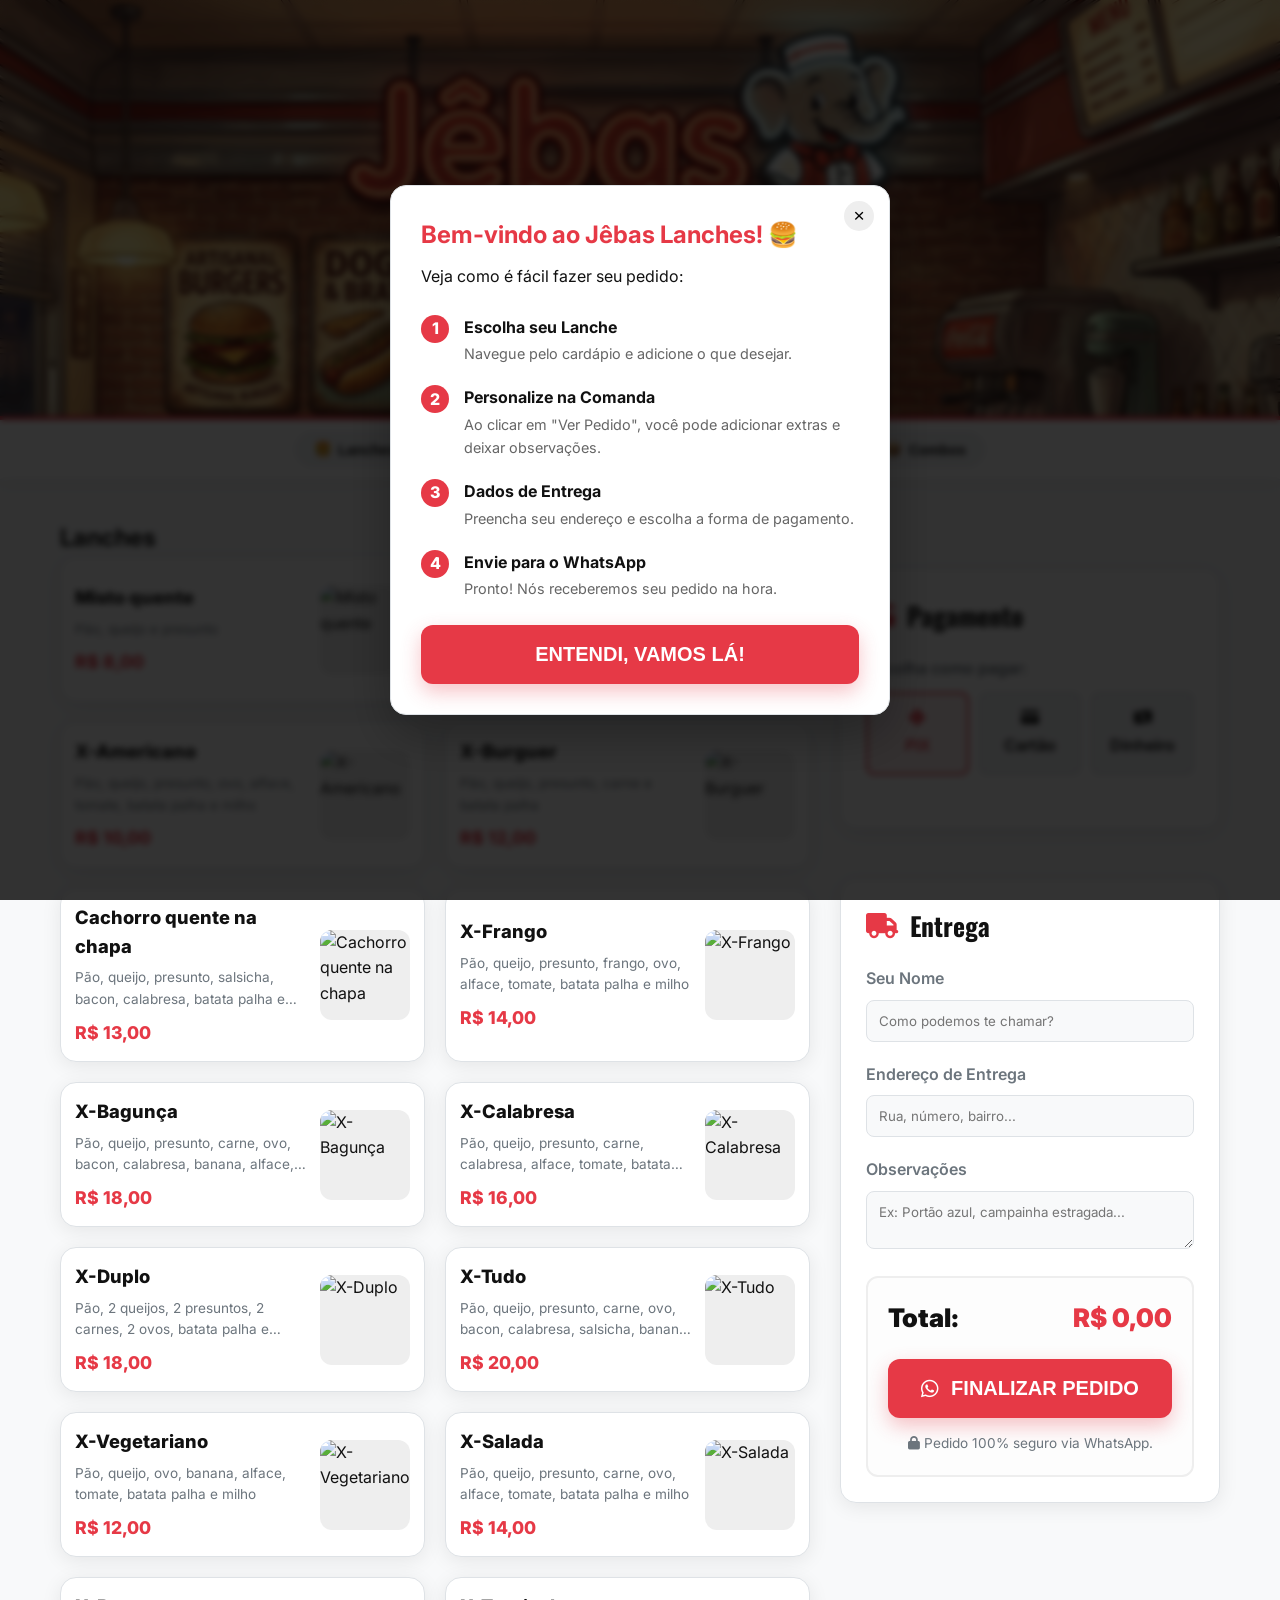
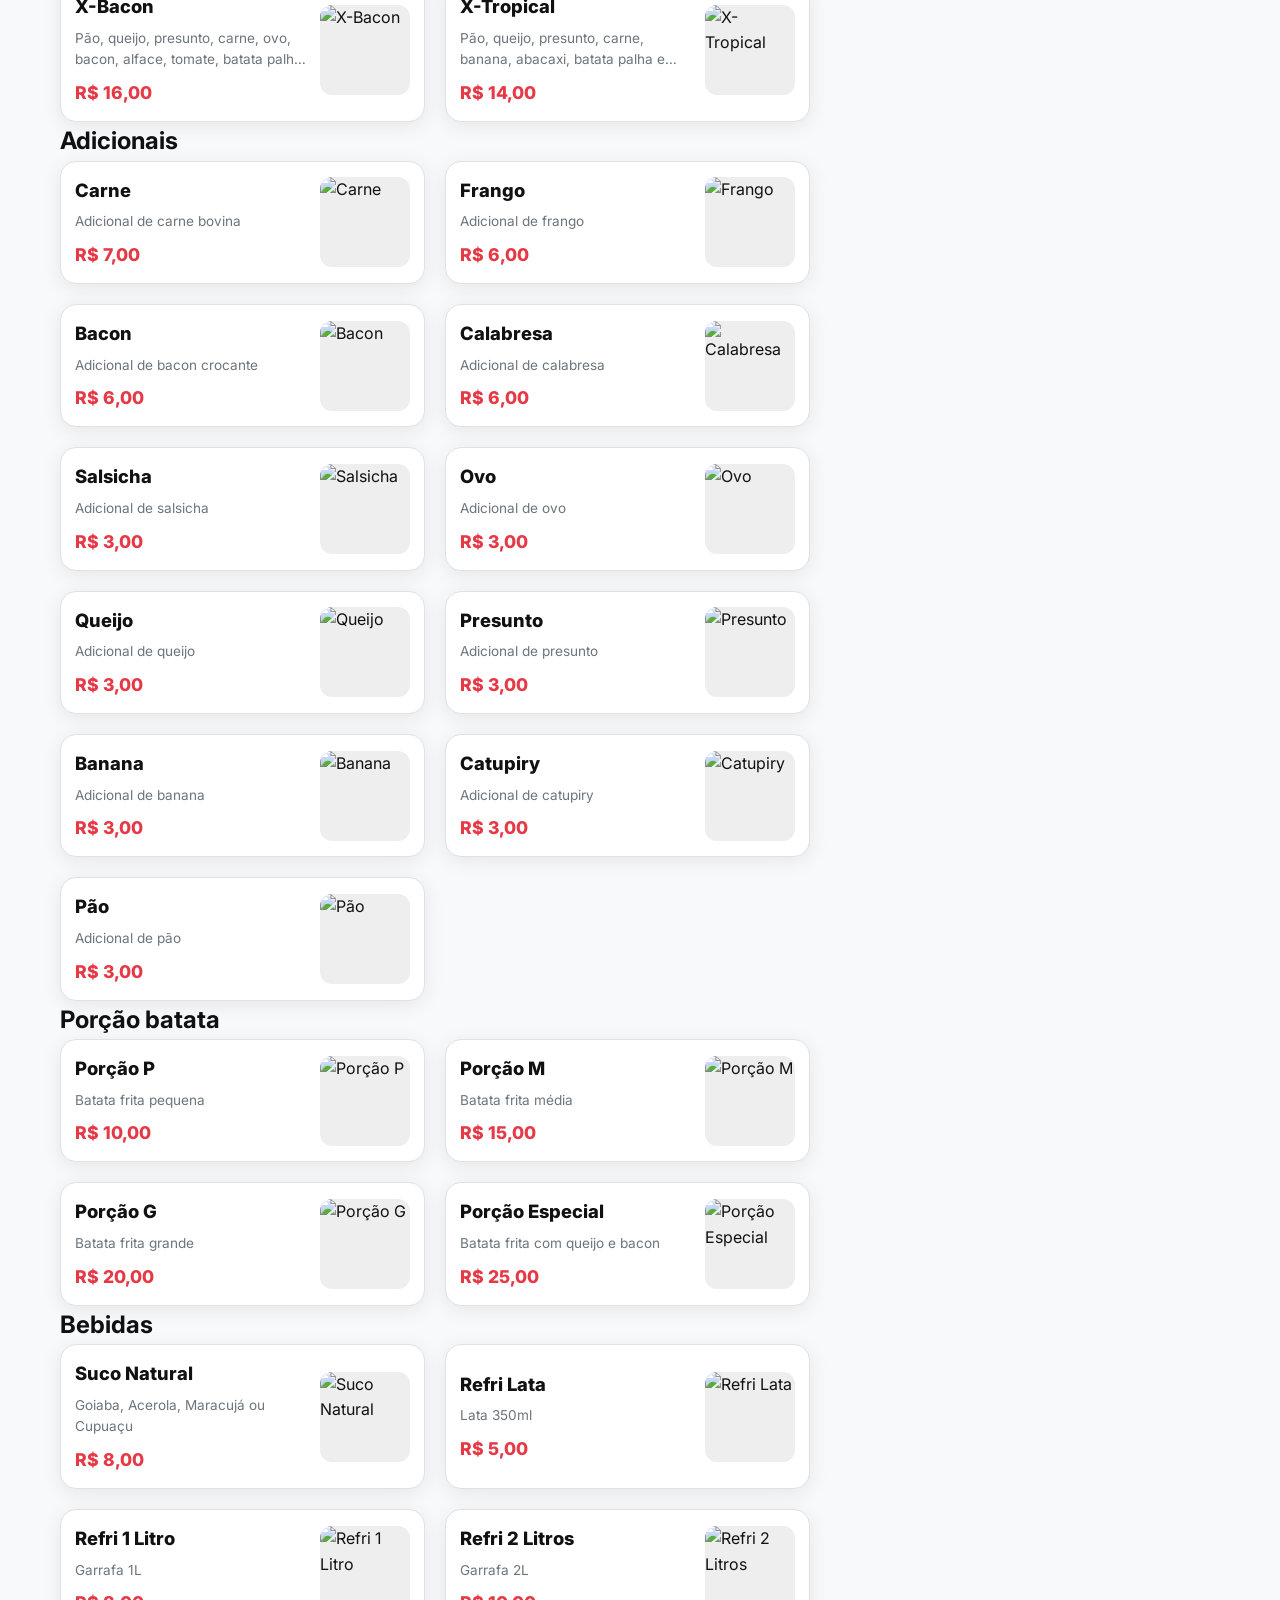
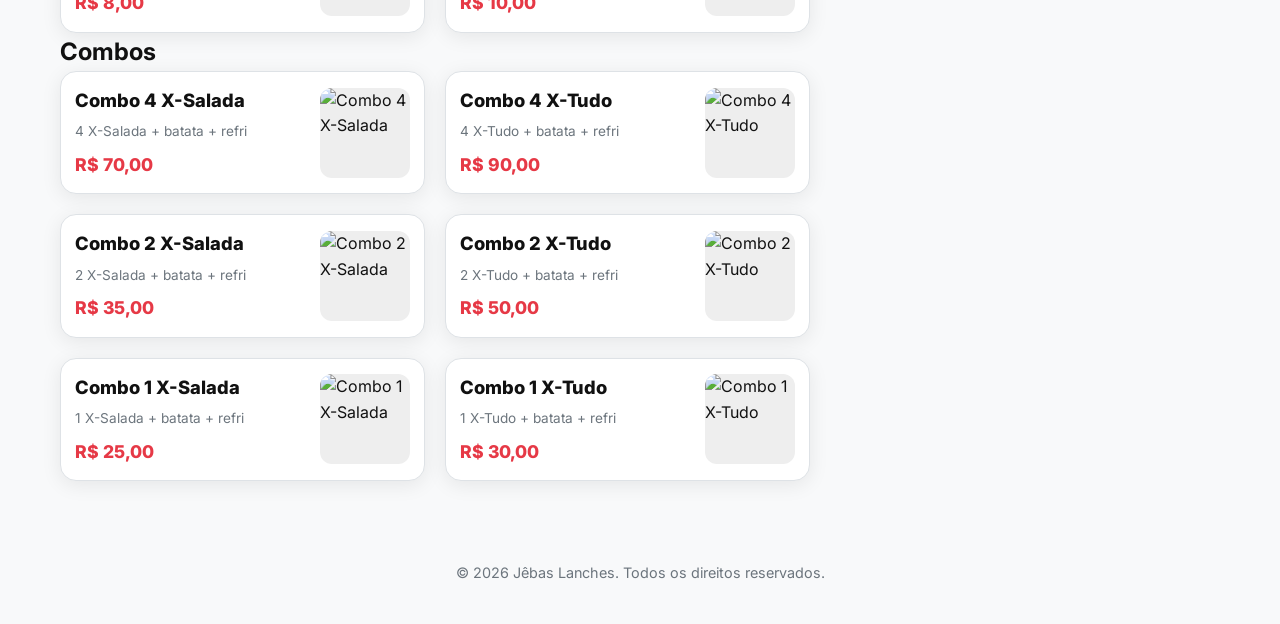
==== commit 6219246d: "feat: melhorias de UI/UX e responsividade - Corrige cores escuras (campos, pagamento, PIX) para tema" ====
--- a/index.html
+++ b/index.html
@@ -1,5 +1,6 @@
 <!DOCTYPE html>
 <html lang="pt-br">
+
 <head>
     <meta charset="UTF-8">
     <meta name="viewport" content="width=device-width, initial-scale=1.0">
@@ -7,123 +8,141 @@
     <link rel="stylesheet" href="style.css">
     <link rel="preconnect" href="https://fonts.googleapis.com">
     <link rel="preconnect" href="https://fonts.gstatic.com" crossorigin>
-    <link href="https://fonts.googleapis.com/css2?family=Inter:wght@300;400;600;800&family=Oswald:wght@500;700&display=swap" rel="stylesheet">
+    <link
+        href="https://fonts.googleapis.com/css2?family=Inter:wght@300;400;600;800&family=Oswald:wght@500;700&display=swap"
+        rel="stylesheet">
     <link rel="stylesheet" href="https://cdnjs.cloudflare.com/ajax/libs/font-awesome/6.0.0/css/all.min.css">
 </head>
+
 <body>
-    <header class="hero" style="background-image: linear-gradient(rgba(0,0,0,0.6), rgba(0,0,0,0.8)), url('jebas_lanches_hero_1776474119616.png');">
-        <div class="header-content">
-            <h1>JÊBAS LANCHES</h1>
-            <p>O sabor que você respeita, na porta da sua casa.</p>
-            <button id="btn-help" class="btn-help" title="Como fazer meu pedido?">
-                <i class="fas fa-question-circle"></i> Como pedir?
-            </button>
-        </div>
+    <header class="hero" style="background-image: url('images/crie_um_fundo,_202604211823.jpeg');">
+
+
+        <!-- Novo: Barra de Busca -->
+        <div class="search-container">
+            <input type="text" id="menu-search" placeholder="Buscar no cardápio... 🔍">
+        </div>
+
     </header>
 
-    <main class="container">
-        <nav class="categories-nav" id="categories-nav">
-            <!-- Categorias serão inseridas via JS -->
-        </nav>
-
-        <section id="menu-container">
-            <!-- Itens do menu serão inseridos via JS -->
-        </section>
-
-        <section id="comanda-section" class="comanda-container hidden">
-            <h2 class="section-title"><i class="fas fa-clipboard-list"></i> Sua Comanda</h2>
-            <div id="comanda-items">
-                <!-- Itens personalizáveis serão inseridos aqui via JS -->
-            </div>
-        </section>
-
-        <section id="checkout-section">
-            <div class="checkout-card">
-                <h2>2. Forma de Pagamento</h2>
-                
-
-                <div class="form-group">
-                    <label>Forma de Pagamento</label>
-                    <div class="payment-methods">
-                        <label class="payment-option">
-                            <input type="radio" name="payment" value="pix" checked>
-                            <span><i class="fab fa-pix"></i> PIX</span>
-                        </label>
-                        <label class="payment-option">
-                            <input type="radio" name="payment" value="card">
-                            <span><i class="fas fa-credit-card"></i> Cartão</span>
-                        </label>
-                        <label class="payment-option">
-                            <input type="radio" name="payment" value="cash">
-                            <span><i class="fas fa-money-bill-wave"></i> Dinheiro</span>
-                        </label>
-                    </div>
-                </div>
-
-                <!-- Detalhes do Dinheiro -->
-                <div id="change-container" class="change-container hidden">
-                    <label for="change">Troco para quanto?</label>
-                    <input type="number" id="change" placeholder="Ex: 50.00">
-                </div>
-
-                <!-- Detalhes do Cartão -->
-                <div id="card-container" class="payment-details-container hidden">
-                    <label>Tipo de Cartão:</label>
-                    <div class="radio-group">
-                        <label class="radio-label">
-                            <input type="radio" name="card-type" value="Crédito" checked> Crédito
-                        </label>
-                        <label class="radio-label">
-                            <input type="radio" name="card-type" value="Débito"> Débito
-                        </label>
-                    </div>
-                </div>
-
-                <!-- Detalhes do PIX -->
-                <div id="pix-container" class="payment-details-container hidden">
-                    <div class="pix-info">
-                        <p><strong>Chave PIX:</strong> <span id="pix-key-display">jebas.burguer@contato.com</span></p>
-                        <div class="pix-qr-area">
-                            <img id="pix-qr-code" src="" alt="QR Code PIX">
-                        </div>
-                        <div class="pix-copy-area">
-                            <input type="text" id="pix-copy-paste" readonly>
-                            <button type="button" onclick="copyPixCode()" id="btn-copy-pix">Copiar Código</button>
-                        </div>
-                    </div>
-                </div>
-            </div>
-
-            <div class="checkout-card" style="margin-top: 30px;">
-                <h2>3. Informações de Entrega</h2>
-                
-                <div class="form-group">
-                    <label for="client-name">Seu Nome</label>
-                    <input type="text" id="client-name" placeholder="Como podemos te chamar?" required>
-                </div>
-
-                <div class="form-group">
-                    <label for="address">Endereço de Entrega</label>
-                    <input type="text" id="address" placeholder="Rua, número, bairro e referência" required>
-                </div>
-
-                <div class="form-group">
-                    <label for="observations">Observações de Entrega</label>
-                    <textarea id="observations" rows="2" placeholder="Ex: Portão azul, campainha estragada, etc."></textarea>
-                </div>
-
-                <div class="cart-summary">
-                    <div class="total-row">
-                        <span>Total do Pedido:</span>
-                        <span id="total-price">R$ 0,00</span>
-                    </div>
-                    <button id="btn-send" class="btn-primary">
-                        <i class="fab fa-whatsapp"></i> Enviar para o Jêbas
-                    </button>
-                    <p class="print-note"><i class="fas fa-info-circle"></i> O pedido será formatado para produção imediata.</p>
-                </div>
-            </div>
-        </section>
+    <!-- Atalhos de Categoria Dinâmicos -->
+    <nav id="category-nav" class="category-nav">
+        <!-- Injetado via JS -->
+    </nav>
+
+
+    <main class="main-layout">
+
+        <div class="menu-column">
+            <nav class="categories-nav" id="categories-nav">
+                <!-- Categorias serão inseridas via JS -->
+            </nav>
+
+            <section id="menu-container">
+                <!-- Itens do menu serão inseridos via JS -->
+            </section>
+        </div>
+
+        <aside class="sidebar-column">
+            <div class="checkout-sticky">
+                <section id="comanda-section" class="checkout-card hidden">
+                    <h2 class="section-title"
+                        style="margin-top: 0; font-size: 1.5rem; border-bottom: none; padding-bottom: 0;">
+                        <i class="fas fa-shopping-basket"></i> Sua Comanda
+                    </h2>
+                    <div id="comanda-items">
+                        <!-- Itens personalizáveis serão inseridos aqui via JS -->
+                    </div>
+                </section>
+
+                <section id="checkout-section">
+                    <div class="checkout-card">
+                        <h2><i class="fas fa-credit-card"></i> Pagamento</h2>
+
+                        <div class="form-group">
+                            <label>Escolha como pagar:</label>
+                            <div class="payment-methods">
+                                <label class="payment-option">
+                                    <input type="radio" name="payment" value="pix" checked>
+                                    <span><i class="fab fa-pix"></i> PIX</span>
+                                </label>
+                                <label class="payment-option">
+                                    <input type="radio" name="payment" value="card">
+                                    <span><i class="fas fa-credit-card"></i> Cartão</span>
+                                </label>
+                                <label class="payment-option">
+                                    <input type="radio" name="payment" value="cash">
+                                    <span><i class="fas fa-money-bill-wave"></i> Dinheiro</span>
+                                </label>
+                            </div>
+                        </div>
+
+                        <!-- Detalhes do Dinheiro -->
+                        <div id="change-container" class="change-container hidden">
+                            <label for="change">Troco para quanto?</label>
+                            <input type="number" id="change" placeholder="Ex: 50.00">
+                        </div>
+
+                        <!-- Detalhes do Cartão -->
+                        <div id="card-container" class="payment-details-container hidden">
+                            <label>Tipo de Cartão:</label>
+                            <div class="radio-group">
+                                <label class="radio-label">
+                                    <input type="radio" name="card-type" value="Crédito" checked> Crédito
+                                </label>
+                                <label class="radio-label">
+                                    <input type="radio" name="card-type" value="Débito"> Débito
+                                </label>
+                            </div>
+                        </div>
+
+                        <!-- Detalhes do PIX -->
+                        <div id="pix-container" class="payment-details-container hidden">
+                            <div class="pix-info">
+                                <p><strong>Chave PIX:</strong> <span
+                                        id="pix-key-display">jebas.burguer@contato.com</span></p>
+                                <div class="pix-copy-area">
+                                    <input type="text" id="pix-copy-paste" readonly>
+                                    <button type="button" onclick="copyPixCode()" id="btn-copy-pix">Copiar
+                                        Código</button>
+                                </div>
+                            </div>
+                        </div>
+                    </div>
+
+                    <div class="checkout-card">
+                        <h2><i class="fas fa-truck"></i> Entrega</h2>
+
+                        <div class="form-group">
+                            <label for="client-name">Seu Nome</label>
+                            <input type="text" id="client-name" placeholder="Como podemos te chamar?" required>
+                        </div>
+
+                        <div class="form-group">
+                            <label for="address">Endereço de Entrega</label>
+                            <input type="text" id="address" placeholder="Rua, número, bairro..." required>
+                        </div>
+
+                        <div class="form-group">
+                            <label for="observations">Observações</label>
+                            <textarea id="observations" rows="2"
+                                placeholder="Ex: Portão azul, campainha estragada..."></textarea>
+                        </div>
+
+                        <div class="cart-summary">
+                            <div class="total-row">
+                                <span>Total:</span>
+                                <span id="total-price">R$ 0,00</span>
+                            </div>
+                            <button id="btn-send" class="btn-primary">
+                                <i class="fab fa-whatsapp"></i> Finalizar Pedido
+                            </button>
+                            <p class="print-note"><i class="fas fa-lock"></i> Pedido 100% seguro via WhatsApp.</p>
+                        </div>
+                    </div>
+                </section>
+            </div>
+        </aside>
     </main>
 
     <footer class="footer">
@@ -136,7 +155,8 @@
             <span id="mobile-cart-count">0 itens</span>
             <span id="mobile-cart-total">R$ 0,00</span>
         </div>
-        <button onclick="document.getElementById('comanda-section').scrollIntoView({behavior: 'smooth'})">Ver Pedido</button>
+        <button onclick="document.getElementById('comanda-section').scrollIntoView({behavior: 'smooth'})">Ver
+            Pedido</button>
     </div>
 
     <!-- Modal Guia de Pedido -->
@@ -145,7 +165,7 @@
             <button class="modal-close" onclick="closeGuide()">&times;</button>
             <h2 class="guide-title">Bem-vindo ao Jêbas Lanches! 🍔</h2>
             <p>Veja como é fácil fazer seu pedido:</p>
-            
+
             <div class="guide-steps">
                 <div class="step">
                     <div class="step-number">1</div>
@@ -176,11 +196,30 @@
                     </div>
                 </div>
             </div>
-            
+
             <button class="btn-primary" onclick="closeGuide()">Entendi, vamos lá!</button>
+        </div>
+    </div>
+
+    <!-- Modal de Detalhes do Produto (Novo) -->
+    <div id="product-modal" class="modal">
+        <div class="modal-content">
+            <span class="close-modal">&times;</span>
+            <div id="modal-body">
+                <!-- Conteúdo injetado via JS -->
+            </div>
+            <div class="modal-footer">
+                <div class="quantity-control-modal">
+                    <button class="qty-btn" onclick="adjustModalQty(-1)">-</button>
+                    <span id="modal-qty">1</span>
+                    <button class="qty-btn" onclick="adjustModalQty(1)">+</button>
+                </div>
+                <button id="add-to-cart-modal">Adicionar à Comanda</button>
+            </div>
         </div>
     </div>
 
     <script src="script.js"></script>
 </body>
-</html>
+
+</html>
--- a/style.css
+++ b/style.css
@@ -1,13 +1,15 @@
 :root {
-    --primary: #f39c12;
-    --primary-dark: #e67e22;
-    --bg-dark: #121212;
-    --bg-card: #1e1e1e;
-    --text-light: #f5f5f5;
-    --text-muted: #aaaaaa;
-    --accent: #27ae60;
-    --shadow: 0 10px 30px rgba(0,0,0,0.5);
-    --border-radius: 12px;
+    --primary: #e63946;
+    --primary-dark: #c1121f;
+    --bg-light: #f8f9fa;
+    --bg-card: #ffffff;
+    --text-main: #1d3557;
+    --text-dark: #111111;
+    --text-muted: #6c757d;
+    --accent: #457b9d;
+    --shadow: 0 4px 20px rgba(0, 0, 0, 0.08);
+    --border-radius: 16px;
+    --border-color: #dee2e6;
 }
 
 * {
@@ -18,36 +20,67 @@
 
 body {
     font-family: 'Inter', sans-serif;
-    background-color: var(--bg-dark);
-    color: var(--text-light);
+    background-color: var(--bg-light);
+    color: var(--text-dark);
     line-height: 1.6;
     overflow-x: hidden;
 }
 
+.main-layout {
+    max-width: 1200px;
+    margin: 40px auto;
+    padding: 0 20px;
+    display: grid;
+    grid-template-columns: 1fr 380px;
+    gap: 30px;
+    align-items: start;
+}
+
+@media (max-width: 992px) {
+    .main-layout {
+        grid-template-columns: 1fr;
+        margin: 20px auto;
+    }
+}
+
 .container {
-    max-width: 900px;
-    margin: 0 auto;
-    padding: 20px;
+    padding: 0;
 }
 
 /* Hero Section */
 .hero {
-    height: 350px;
+    min-height: 420px;
+    height: auto;
     background-size: cover;
-    background-position: center;
-    display: flex;
-    align-items: center;
-    justify-content: center;
+    background-position: top center;
+    background-repeat: no-repeat;
+    display: flex;
+    flex-direction: column;
+    align-items: center;
+    justify-content: flex-end;
     text-align: center;
     position: relative;
     border-bottom: 4px solid var(--primary);
+    padding: 30px 20px 40px;
+}
+
+#logo {
+    max-width: 250px;
+    height: auto;
+    margin-bottom: 15px;
+    filter: drop-shadow(0 4px 8px rgba(0, 0, 0, 0.2));
+    transition: transform 0.3s ease;
+}
+
+#logo:hover {
+    transform: scale(1.05);
 }
 
 .header-content h1 {
     font-family: 'Oswald', sans-serif;
     font-size: 4rem;
     color: white;
-    text-shadow: 2px 2px 4px rgba(0,0,0,0.5);
+    text-shadow: 2px 2px 4px rgba(0, 0, 0, 0.5);
     z-index: 1;
 }
 
@@ -80,174 +113,326 @@
     color: white;
 }
 
+/* Novo: Search Container */
+.search-container {
+    max-width: 600px;
+    margin: 20px auto 0;
+    padding: 0 20px;
+}
+
+#menu-search {
+    width: 100%;
+    padding: 12px 20px;
+    border-radius: 30px;
+    border: 2px solid rgba(255, 255, 255, 0.1);
+    background: rgba(0, 0, 0, 0.3);
+    color: white;
+    font-size: 1rem;
+    backdrop-filter: blur(5px);
+    transition: all 0.3s;
+}
+
+#menu-search:focus {
+    outline: none;
+    border-color: var(--primary);
+    background: rgba(0, 0, 0, 0.5);
+    box-shadow: 0 0 15px rgba(243, 156, 18, 0.2);
+}
+
 /* Category Nav */
-.categories-nav {
-    display: flex;
+.category-nav {
+    display: flex;
+    justify-content: center;
+    gap: 10px;
+    margin: 0 auto;
     overflow-x: auto;
-    gap: 15px;
-    padding: 20px 0;
-    margin-bottom: 20px;
+    padding: 12px 20px;
     scrollbar-width: none;
+    max-width: 100%;
+    background: white;
+    box-shadow: 0 4px 15px rgba(0, 0, 0, 0.07);
+    z-index: 100;
     position: sticky;
     top: 0;
-    background: rgba(18, 18, 18, 0.95);
-    z-index: 100;
-    backdrop-filter: blur(10px);
-}
-
-.categories-nav::-webkit-scrollbar {
+    -webkit-overflow-scrolling: touch;
+}
+
+.category-nav::-webkit-scrollbar {
     display: none;
 }
 
-.category-btn {
-    background: var(--bg-card);
-    border: 1px solid #333;
-    padding: 8px 20px;
-    border-radius: 25px;
-    color: var(--text-muted);
-    cursor: pointer;
+.category-nav button {
+    background: #f1f3f5;
+    border: 1px solid var(--border-color);
+    color: var(--text-dark);
+    padding: 8px 18px;
+    border-radius: 30px;
     white-space: nowrap;
-    transition: all 0.3s ease;
-    font-weight: 600;
-}
-
-.category-btn.active {
+    cursor: pointer;
+    font-weight: 700;
+    transition: all 0.3s cubic-bezier(0.4, 0, 0.2, 1);
+    font-size: 0.9rem;
+    flex-shrink: 0;
+    display: flex;
+    align-items: center;
+    gap: 6px;
+}
+
+.category-nav button:hover,
+.category-nav button.active {
     background: var(--primary);
-    color: #000;
+    color: white;
     border-color: var(--primary);
-    box-shadow: 0 0 15px rgba(243, 156, 18, 0.3);
-}
-
-/* Menu Items */
-.category-section {
-    margin-bottom: 40px;
-}
-
-.category-title {
-    font-family: 'Oswald', sans-serif;
-    font-size: 1.8rem;
-    margin-bottom: 20px;
-    color: var(--primary);
-    border-left: 5px solid var(--primary);
-    padding-left: 15px;
+    transform: translateY(-2px);
+    box-shadow: 0 5px 15px rgba(230, 57, 70, 0.2);
+}
+
+@media (max-width: 600px) {
+    .category-nav {
+        padding: 8px 12px;
+        gap: 8px;
+        justify-content: center;
+    }
+
+    .category-nav button {
+        padding: 8px 12px;
+        font-size: 1.25rem;
+        border-radius: 50%;
+        width: 42px;
+        height: 42px;
+        justify-content: center;
+    }
+
+    /* Esconde o texto, mantém só o emoji */
+    .category-nav button span {
+        display: none;
+    }
+}
+
+
+/* Menu Grid Layout */
+.menu-grid {
+    display: grid;
+    grid-template-columns: 1fr;
+    gap: 20px;
+}
+
+@media (min-width: 992px) {
+    .menu-grid {
+        grid-template-columns: 1fr 1fr;
+    }
 }
 
 .menu-item {
     background: var(--bg-card);
     border-radius: var(--border-radius);
-    padding: 20px;
-    margin-bottom: 15px;
-    display: flex;
-    justify-content: space-between;
-    align-items: center;
+    padding: 14px;
+    display: flex;
+    align-items: center;
+    flex-direction: row;
+    gap: 14px;
+    border: 1px solid var(--border-color);
+    transition: all 0.3s cubic-bezier(0.4, 0, 0.2, 1);
+    cursor: pointer;
+    position: relative;
     box-shadow: var(--shadow);
-    transition: transform 0.2s;
-    border: 1px solid #2a2a2a;
-    gap: 15px;
+    min-height: 90px;
+}
+
+.menu-item:hover {
+    transform: translateY(-4px);
+    border-color: var(--primary);
+    box-shadow: 0 12px 30px rgba(230, 57, 70, 0.15);
 }
 
 .item-img {
-    width: 100px;
-    height: 100px;
-    background-color: #333;
-    border-radius: 8px;
+    width: 90px;
+    height: 90px;
+    min-width: 90px;
+    border-radius: 12px;
     overflow: hidden;
+    order: 2;
     flex-shrink: 0;
+    background: #eee;
 }
 
 .item-img img {
     width: 100%;
     height: 100%;
     object-fit: cover;
-}
-
-.menu-item:hover {
-    transform: translateY(-3px);
-    border-color: #444;
+    transition: transform 0.5s ease;
+}
+
+.menu-item:hover .item-img img {
+    transform: scale(1.1);
 }
 
 .item-info {
     flex: 1;
-    padding-right: 20px;
+    order: 1;
+    min-width: 0;
 }
 
 .item-info h3 {
-    font-size: 1.25rem;
-    margin-bottom: 5px;
+    font-size: 1.15rem;
+    margin-bottom: 6px;
+    color: var(--text-dark);
+    font-weight: 800;
+}
+
+.item-info .description {
+    font-size: 0.85rem;
+    color: var(--text-muted);
+    display: -webkit-box;
+    -webkit-line-clamp: 2;
+    -webkit-box-orient: vertical;
+    overflow: hidden;
+}
+
+.item-price-tag {
+    display: block;
+    margin-top: 8px;
+    color: var(--primary);
+    font-weight: 800;
+    font-size: 1.1rem;
+}
+
+/* Recondionando os controles para não poluírem o card principal */
+.menu-item .item-controls {
+    display: none;
+    /* Serão movidos para o Modal */
+}
+
+/* Estilos do Modal v2.0 */
+.modal {
+    display: none;
+    position: fixed;
+    z-index: 3000;
+    left: 0;
+    top: 0;
+    width: 100%;
+    height: 100%;
+    background-color: rgba(0, 0, 0, 0.75);
+    backdrop-filter: blur(6px);
+    /* Centraliza verticalmente no desktop */
+    display: none;
+    align-items: center;
+    justify-content: center;
+    padding: 20px;
+}
+
+.modal[style*="block"] {
+    display: flex !important;
+}
+
+.modal-content {
+    background-color: var(--bg-card);
+    margin: 0;
+    width: 100%;
+    max-width: 480px;
+    max-height: 85vh;
+    border-radius: 20px;
+    overflow-y: auto;
+    overflow-x: hidden;
+    position: relative;
+    border: 1px solid var(--border-color);
+    animation: slideUp 0.35s ease;
+    box-shadow: 0 20px 60px rgba(0,0,0,0.3);
+}
+
+@keyframes slideUp {
+    from {
+        transform: translateY(100px);
+        opacity: 0;
+    }
+
+    to {
+        transform: translateY(0);
+        opacity: 1;
+    }
+}
+
+.close-modal {
+    position: absolute;
+    right: 20px;
+    top: 15px;
+    font-size: 28px;
     color: #fff;
-}
-
-.item-info .description {
+    cursor: pointer;
+    z-index: 10;
+    background: rgba(0, 0, 0, 0.5);
+    width: 40px;
+    height: 40px;
+    display: flex;
+    align-items: center;
+    justify-content: center;
+    border-radius: 50%;
+}
+
+#modal-body {
+    padding: 0;
+}
+
+.modal-header-img {
+    width: 100%;
+    height: 180px;
+    object-fit: cover;
+}
+
+.modal-info {
+    padding: 18px 20px;
+}
+
+.modal-info h2 {
+    font-size: 1.4rem;
+    margin-bottom: 6px;
+}
+
+.modal-info .description {
+    color: var(--text-muted);
+    margin-bottom: 14px;
     font-size: 0.9rem;
-    color: var(--text-muted);
-    margin-bottom: 10px;
-}
-
-.price-breakdown {
-    font-size: 0.85rem;
-    color: #666;
-    font-weight: 400;
-}
-
-.addons-plus {
-    color: var(--secondary);
-    font-weight: 600;
-    margin-left: 5px;
-}
-
-[data-theme="dark"] .price-breakdown {
-    color: #aaa;
-}
-
-.item-subtotal {
+}
+
+.modal-footer {
+    padding: 20px 25px;
+    background: #fff;
+    border-top: 1px solid var(--border-color);
+    display: flex;
+    align-items: center;
+    gap: 15px;
+    position: sticky;
+    bottom: 0;
+}
+
+.quantity-control-modal {
+    display: flex;
+    align-items: center;
+    gap: 15px;
+    background: #f1f3f5;
+    padding: 10px 15px;
+    border-radius: 30px;
+}
+
+.quantity-control-modal span {
     font-weight: 800;
     font-size: 1.2rem;
-    color: var(--primary);
-}
-
-.item-info .price {
+    min-width: 20px;
+    text-align: center;
+    color: var(--text-dark);
+}
+
+#add-to-cart-modal {
+    flex: 1;
+    background: var(--primary);
+    color: black;
+    border: none;
+    padding: 15px;
+    border-radius: 30px;
     font-weight: 800;
-    color: var(--primary);
-    font-size: 1.1rem;
-}
-
-.item-controls {
-    display: flex;
-    align-items: center;
-    gap: 10px;
-    background: #2a2a2a;
-    padding: 5px;
-    border-radius: 8px;
-}
-
-.item-controls button {
-    width: 35px;
-    height: 35px;
-    border-radius: 6px;
-    border: none;
-    background: #333;
-    color: white;
-    cursor: pointer;
-    font-size: 1.2rem;
-    display: flex;
-    align-items: center;
-    justify-content: center;
-    transition: background 0.2s;
-}
-
-.item-controls button:hover {
-    background: var(--primary);
-    color: #000;
-}
-
-.item-controls input {
-    width: 40px;
-    background: transparent;
-    border: none;
-    color: white;
-    text-align: center;
-    font-weight: 700;
     font-size: 1rem;
+    cursor: pointer;
+    text-transform: uppercase;
 }
 
 /* Checkout Section */
@@ -279,46 +464,53 @@
     color: var(--text-muted);
 }
 
-.form-group input, .form-group textarea {
+.form-group input,
+.form-group textarea {
     width: 100%;
-    background: #2a2a2a;
-    border: 1px solid #444;
+    background: #f8f9fa;
+    border: 1px solid var(--border-color);
     border-radius: 8px;
     padding: 12px;
-    color: white;
+    color: var(--text-dark);
     font-family: inherit;
     transition: border-color 0.3s;
 }
 
-.form-group input:focus, .form-group textarea:focus {
+.form-group input:focus,
+.form-group textarea:focus {
     outline: none;
     border-color: var(--primary);
 }
 
 .cart-summary {
-    background: #2a2a2a;
+    background: #fdfdfd;
     padding: 20px;
-    border-radius: 8px;
+    border-radius: 12px;
     margin-top: 20px;
+    border: 2px solid #eee;
 }
 
 .total-row {
     display: flex;
     justify-content: space-between;
-    font-size: 1.5rem;
-    font-weight: 800;
+    font-size: 1.6rem;
+    font-weight: 900;
     margin-bottom: 20px;
+    color: var(--text-dark);
+}
+
+#total-price {
     color: var(--primary);
 }
 
 .btn-primary {
     width: 100%;
     background: var(--primary);
-    color: black;
+    color: white;
     border: none;
     padding: 18px;
-    border-radius: 10px;
-    font-size: 1.2rem;
+    border-radius: 12px;
+    font-size: 1.25rem;
     font-weight: 800;
     cursor: pointer;
     transition: all 0.3s;
@@ -326,16 +518,18 @@
     display: flex;
     align-items: center;
     justify-content: center;
-    gap: 10px;
+    gap: 12px;
+    box-shadow: 0 8px 20px rgba(230, 57, 70, 0.3);
 }
 
 .btn-primary:hover {
     background: var(--primary-dark);
-    transform: scale(1.02);
+    transform: translateY(-2px);
+    box-shadow: 0 10px 25px rgba(230, 57, 70, 0.4);
 }
 
 .print-note {
-    font-size: 0.8rem;
+    font-size: 0.85rem;
     color: var(--text-muted);
     text-align: center;
     margin-top: 15px;
@@ -348,7 +542,7 @@
     left: 0;
     width: 100%;
     height: 100%;
-    background: rgba(0,0,0,0.8);
+    background: rgba(0, 0, 0, 0.8);
     display: flex;
     justify-content: center;
     align-items: center;
@@ -363,13 +557,20 @@
     padding: 30px;
     border-radius: var(--border-radius);
     position: relative;
-    box-shadow: 0 20px 50px rgba(0,0,0,0.3);
+    box-shadow: 0 20px 50px rgba(0, 0, 0, 0.3);
     animation: modalIn 0.4s ease-out;
 }
 
 @keyframes modalIn {
-    from { transform: scale(0.8); opacity: 0; }
-    to { transform: scale(1); opacity: 1; }
+    from {
+        transform: scale(0.8);
+        opacity: 0;
+    }
+
+    to {
+        transform: scale(1);
+        opacity: 1;
+    }
 }
 
 .modal-close {
@@ -438,7 +639,17 @@
     color: white;
 }
 
-/* Comanda Section */
+.checkout-sticky {
+    position: sticky;
+    top: 100px;
+}
+
+@media (max-width: 992px) {
+    .checkout-sticky {
+        position: static;
+    }
+}
+
 .section-title {
     font-family: 'Oswald', sans-serif;
     color: var(--primary);
@@ -451,30 +662,38 @@
 
 .checkout-card {
     background: var(--bg-card);
-    border: 1px solid #333;
+    border: 1px solid var(--border-color);
     border-radius: var(--border-radius);
-    padding: 30px;
-    margin-bottom: 30px;
+    padding: 25px;
+    margin-bottom: 25px;
     box-shadow: var(--shadow);
-    animation: fadeIn 0.5s ease;
 }
 
 .checkout-card h2 {
     font-family: 'Oswald', sans-serif;
+    color: var(--text-dark);
+    margin-bottom: 20px;
+    font-size: 1.6rem;
+    display: flex;
+    align-items: center;
+    gap: 12px;
+}
+
+.checkout-card h2 i {
     color: var(--primary);
-    margin-bottom: 25px;
-    font-size: 1.8rem;
-    display: flex;
-    align-items: center;
-    gap: 15px;
 }
 
 .comanda-item {
-    background: var(--bg-card);
-    border: 1px solid #333;
-    border-radius: var(--border-radius);
-    padding: 20px;
-    margin-bottom: 20px;
+    background: #fff;
+    border: 1px solid #eee;
+    border-radius: 12px;
+    padding: 15px;
+    margin-bottom: 15px;
+    transition: border-color 0.3s;
+}
+
+.comanda-item:hover {
+    border-color: var(--primary);
 }
 
 .comanda-item-header {
@@ -485,19 +704,23 @@
 }
 
 .comanda-item-header h3 {
-    color: var(--primary);
-    font-size: 1.2rem;
+    color: var(--text-dark);
+    font-weight: 700;
+    font-size: 1.1rem;
 }
 
 .item-subtotal-display {
     background: var(--primary);
-    color: black;
-    padding: 2px 8px;
-    border-radius: 4px;
+    color: white;
+    padding: 4px 10px;
+    border-radius: 8px;
     font-weight: 800;
-    font-size: 0.9rem;
-    margin-left: auto;
-    margin-right: 15px;
+}
+
+font-weight: 800;
+font-size: 0.9rem;
+margin-left: auto;
+margin-right: 15px;
 }
 
 .addons-selection {
@@ -506,7 +729,7 @@
     gap: 10px;
     margin: 15px 0;
     padding: 15px;
-    background: rgba(0,0,0,0.05);
+    background: rgba(0, 0, 0, 0.05);
     border-radius: 8px;
     transition: all 0.3s ease;
     overflow: hidden;
@@ -551,11 +774,11 @@
 
 .comanda-obs {
     width: 100%;
-    background: #121212;
-    border: 1px solid #444;
+    background: #f8f9fa;
+    border: 1px solid var(--border-color);
     border-radius: 6px;
     padding: 10px;
-    color: white;
+    color: var(--text-dark);
     font-size: 0.9rem;
     resize: none;
 }
@@ -594,17 +817,18 @@
     align-items: center;
     gap: 8px;
     padding: 15px 10px;
-    background: #2a2a2a;
-    border: 2px solid transparent;
+    background: #f1f3f5;
+    border: 2px solid var(--border-color);
     border-radius: 8px;
     transition: all 0.2s;
     font-weight: 600;
     text-align: center;
-}
-
-.payment-option input:checked + span {
+    color: var(--text-dark);
+}
+
+.payment-option input:checked+span {
     border-color: var(--primary);
-    background: rgba(243, 156, 18, 0.1);
+    background: rgba(230, 57, 70, 0.08);
     color: var(--primary);
 }
 
@@ -633,7 +857,7 @@
     justify-content: space-between;
     align-items: center;
     z-index: 1000;
-    box-shadow: 0 -5px 20px rgba(0,0,0,0.5);
+    box-shadow: 0 -5px 20px rgba(0, 0, 0, 0.5);
 }
 
 .mobile-cart-bar.hidden {
@@ -666,7 +890,7 @@
 
 /* Detalhes de Pagamento Extra */
 .payment-details-container {
-    background: rgba(255,255,255,0.05);
+    background: #f8f9fa;
     padding: 15px;
     border-radius: 10px;
     margin-top: 15px;
@@ -675,8 +899,15 @@
 }
 
 @keyframes fadeIn {
-    from { opacity: 0; transform: translateY(-10px); }
-    to { opacity: 1; transform: translateY(0); }
+    from {
+        opacity: 0;
+        transform: translateY(-10px);
+    }
+
+    to {
+        opacity: 1;
+        transform: translateY(0);
+    }
 }
 
 .radio-group {
@@ -721,9 +952,9 @@
 .pix-copy-area input {
     flex: 1;
     padding: 10px;
-    border: 1px solid #444;
-    background: #111;
-    color: #00ff00;
+    border: 1px solid var(--border-color);
+    background: #f1f3f5;
+    color: var(--text-dark);
     border-radius: 6px;
     font-size: 0.8rem;
     font-family: 'Courier New', Courier, monospace;
@@ -755,19 +986,28 @@
     .header-content h1 {
         font-size: 2.5rem;
     }
-    
+
     .menu-item {
-        flex-direction: column;
-        align-items: flex-start;
-    }
-    
+        flex-direction: row;
+        align-items: center;
+    }
+
     .item-controls {
         width: 100%;
         justify-content: center;
         margin-top: 15px;
     }
-    
+
     .hero {
-        height: 250px;
-    }
-}
+        height: auto;
+        min-height: 250px;
+        padding: 40px 20px;
+    }
+
+    #logo {
+        max-width: 150px;
+        margin-bottom: 10px;
+    }
+
+        .item-info h3 { font-size: 1rem; }
+}
